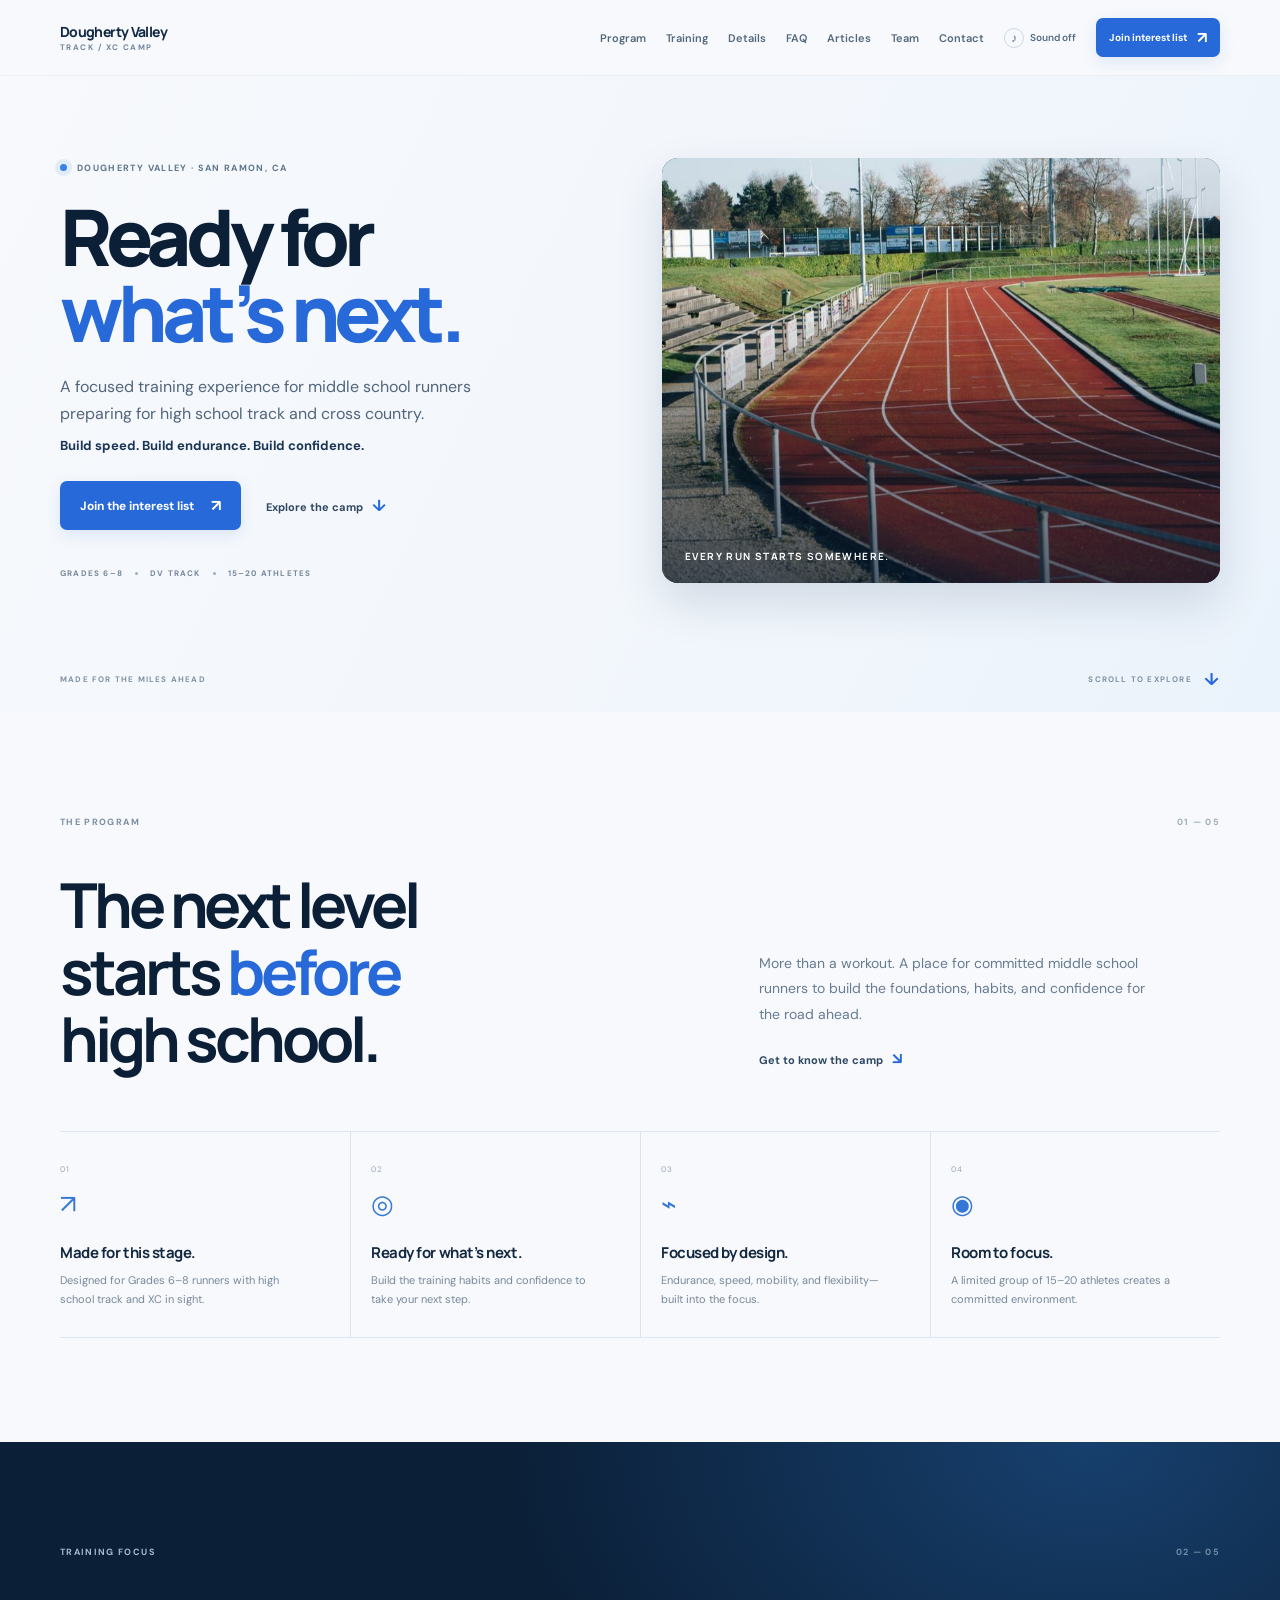
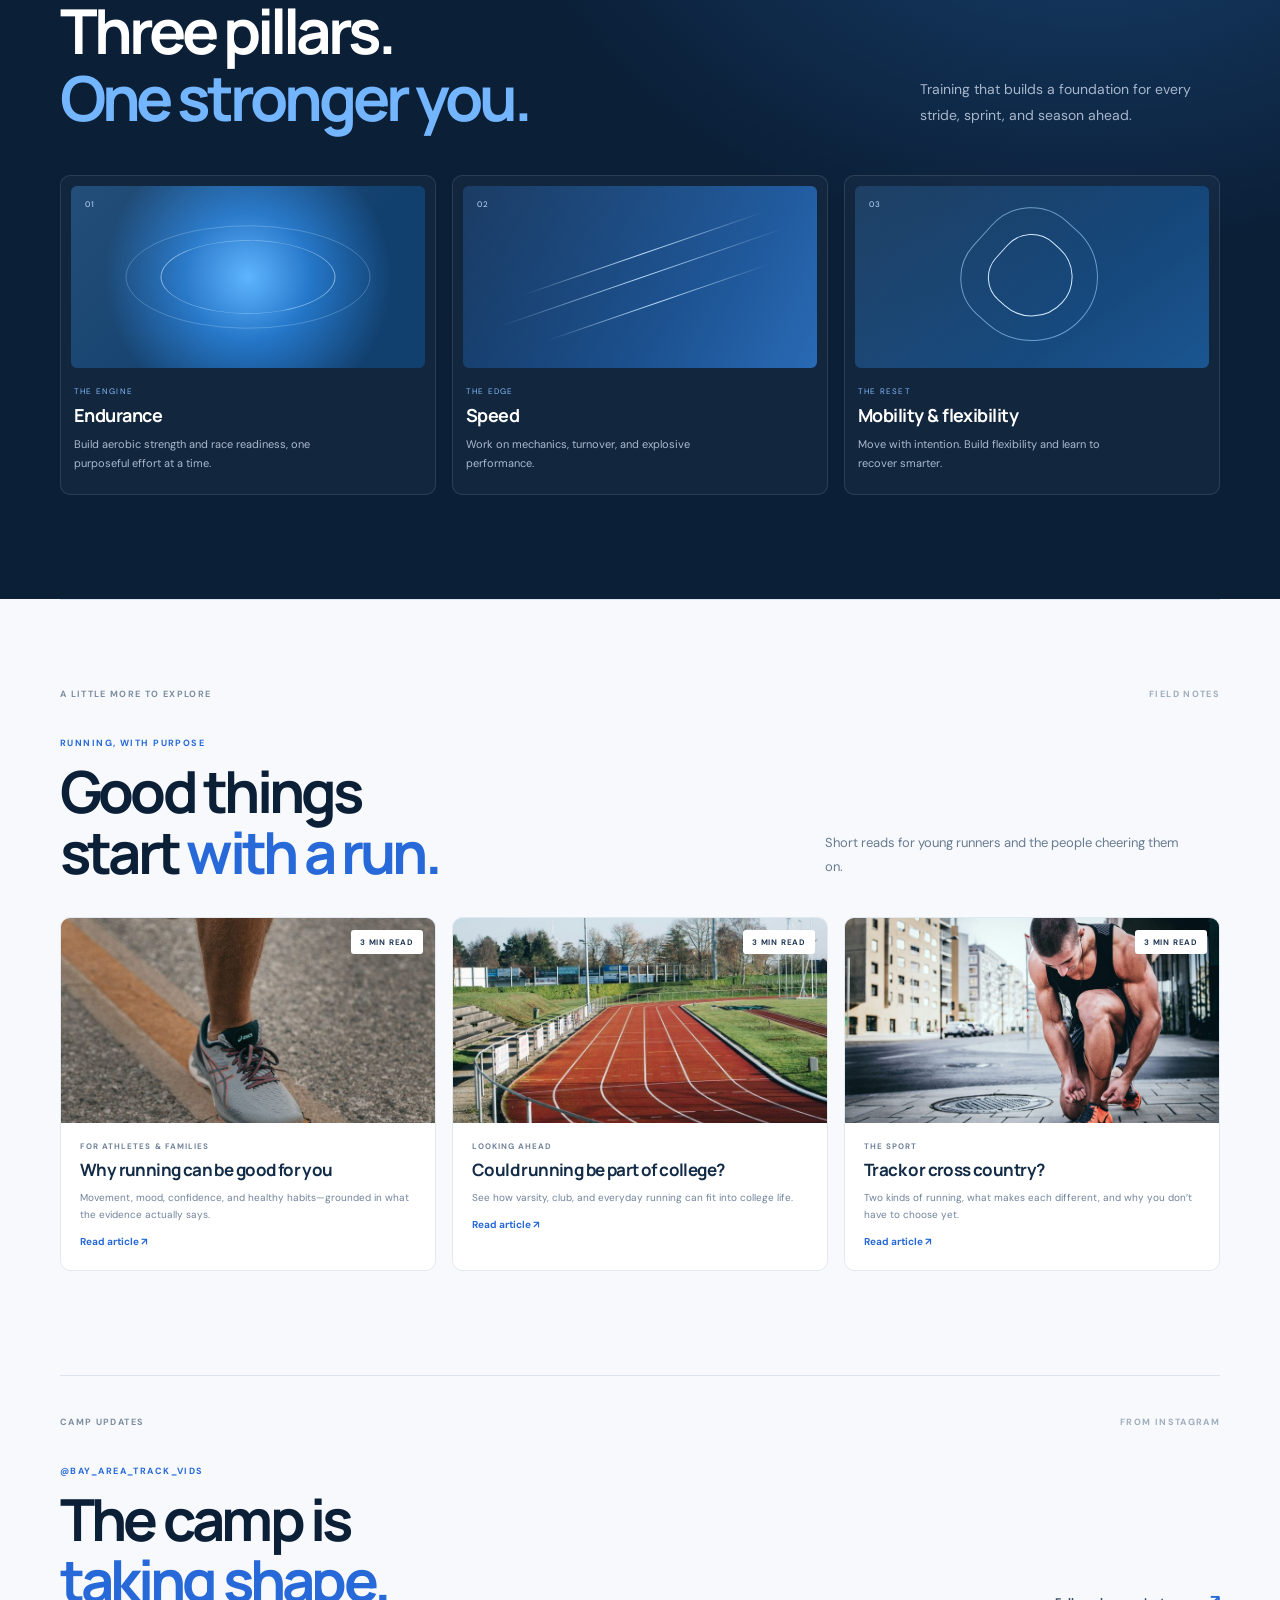
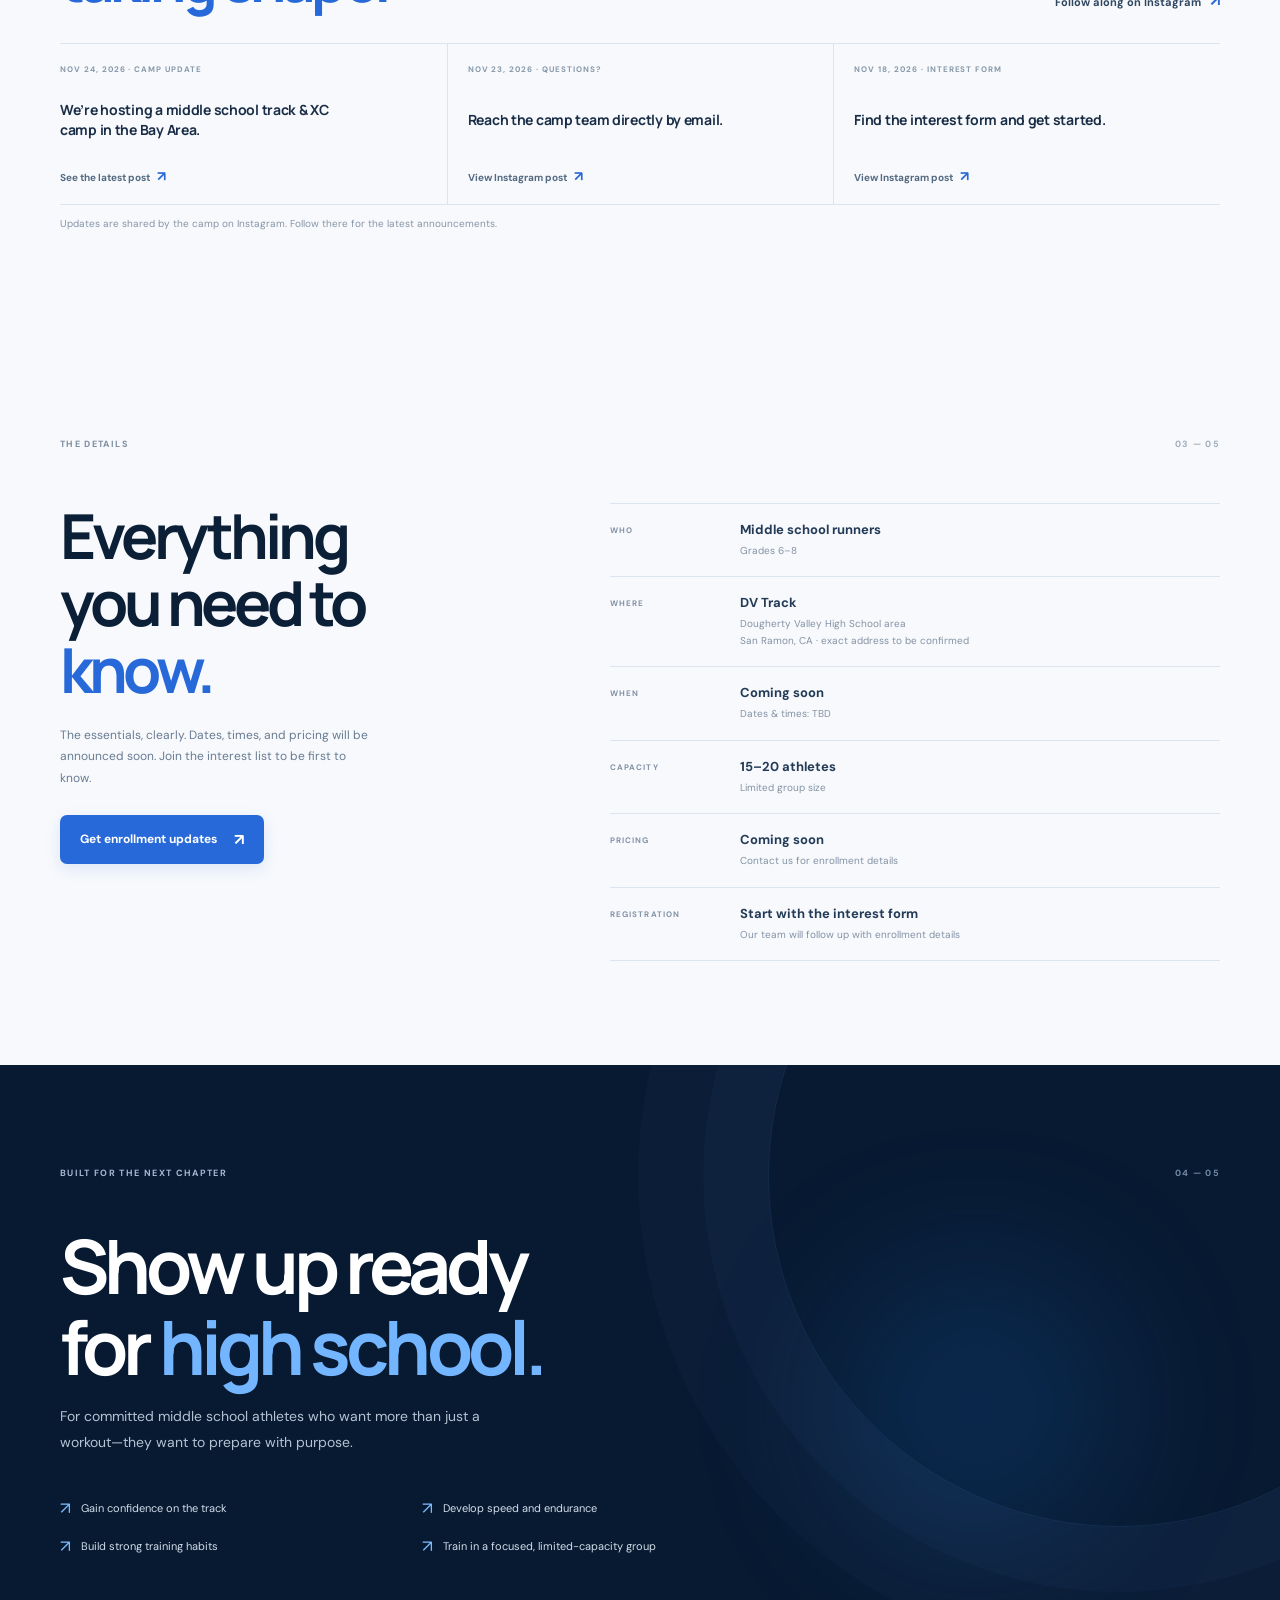
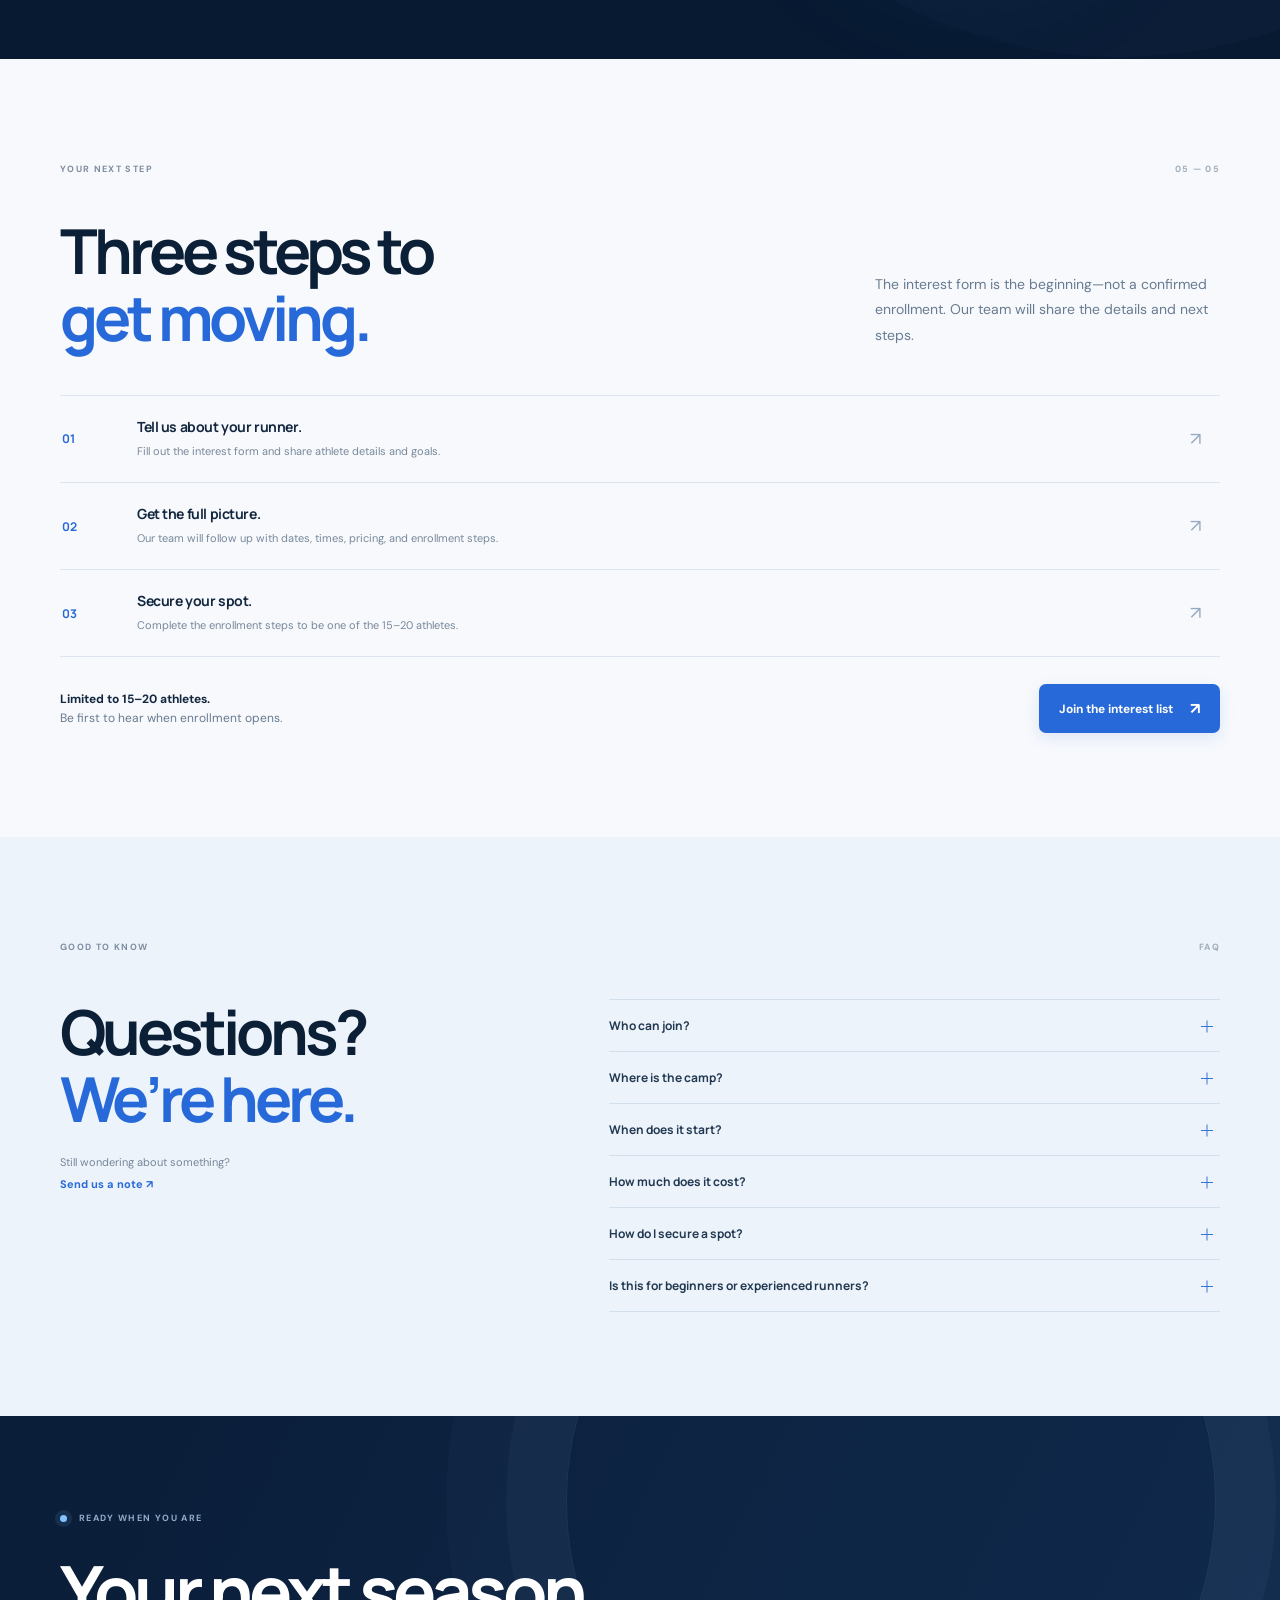
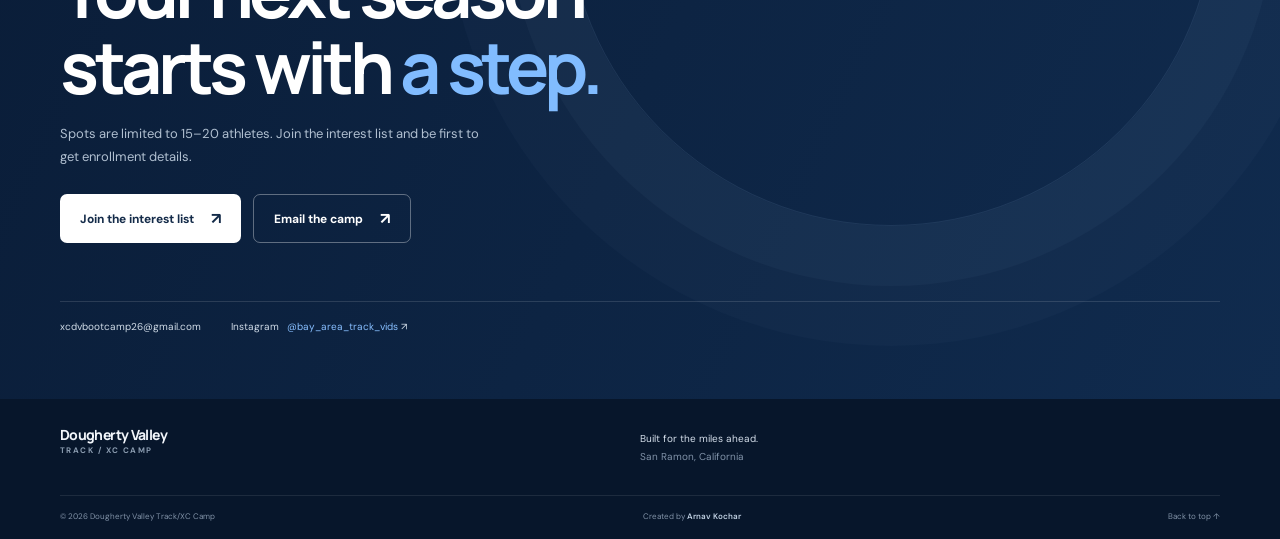
==== index.html @ f6f8bb3e "Build responsive track and XC camp website Co-authored-by: arena-agent <297053741+arena-agent@users." ====
<!doctype html>
<html lang="en">
<head>
  <meta charset="UTF-8" />
  <meta name="viewport" content="width=device-width, initial-scale=1" />
  <meta name="theme-color" content="#f5f8fc" />
  <meta name="description" content="Dougherty Valley Track/XC Camp: focused training for Grades 6–8 runners preparing for high school track and cross country. Join the interest list for enrollment details." />
  <meta property="og:title" content="Dougherty Valley Track/XC Camp" />
  <meta property="og:description" content="Build speed. Build endurance. Build confidence. Training for middle school runners ready for what's next." />
  <meta property="og:type" content="website" />
  <title>Dougherty Valley Track/XC Camp — Ready for what's next</title>
  
  <link rel="preconnect" href="https://fonts.googleapis.com" />
  <link rel="preconnect" href="https://fonts.gstatic.com" crossorigin />
  <link rel="stylesheet" href="/styles.css" />
  <script src="/script.js" defer></script>
</head>
<body><a class="skip-link" href="#main-content">Skip to content</a>
  <header class="site-header" id="top">
    <nav class="nav wrap" aria-label="Main navigation">
      <a class="brand wordmark" href="#top" aria-label="DV Track and XC Camp home"><span class="wordmark-title">Dougherty Valley</span><span class="wordmark-subtitle">TRACK / XC CAMP</span></a>
      <button class="menu-toggle" aria-label="Open navigation" aria-expanded="false" aria-controls="primary-navigation"><span></span><span></span></button>
      <div class="nav-links" id="primary-navigation"><a href="#program">Program</a><a href="#training">Training</a><a href="#details">Details</a><a href="#faq">FAQ</a><a href="articles.html">Articles</a><a href="team.html">Team</a><a href="#contact">Contact</a><button class="sound-toggle" type="button" aria-label="Turn sound effects on" aria-pressed="false"><span class="sound-icon" aria-hidden="true">♪</span><span class="sound-label">Sound off</span></button><a class="button button-small" href="https://forms.gle/pATi6ZMqw8U1innz6" target="_blank" rel="noopener">Join interest list <span>↗</span></a></div>
    </nav>
  </header>
  <main id="main-content">
    <section class="hero">
      <div class="hero-glow"></div><div class="hero-grid"></div>
      <div class="hero-inner wrap">
        <div class="hero-copy reveal">
          <div class="eyebrow"><i></i> DOUGHERTY VALLEY · SAN RAMON, CA</div>
          <h1>Ready for<br><em>what’s next.</em></h1>
          <p class="hero-lede">A focused training experience for middle school runners preparing for high school track and cross country.</p>
          <p class="hero-mantra">Build speed. Build endurance. Build confidence.</p>
          <div class="hero-actions"><a class="button" href="https://forms.gle/pATi6ZMqw8U1innz6" target="_blank" rel="noopener">Join the interest list <span>↗</span></a><a class="text-link" href="#program">Explore the camp <span>↓</span></a></div>
          <div class="hero-tags"><span>GRADES 6–8</span><b></b><span>DV TRACK</span><b></b><span>15–20 ATHLETES</span></div>
        </div>
        <figure class="hero-art reveal">
          <img src="/assets/red-track-optimized.jpg" alt="An empty red running track curving under a clear sky" fetchpriority="high" />
          <figcaption><span>EVERY RUN STARTS SOMEWHERE.</span></figcaption>
        </figure>
      </div>
      <div class="hero-bottom wrap"><span>MADE FOR THE MILES AHEAD</span><span class="scroll-cue">SCROLL TO EXPLORE <i>↓</i></span></div>
    </section>
    <section class="intro section wrap" id="program">
      <div class="section-kicker reveal">THE PROGRAM <span>01 — 05</span></div>
      <div class="intro-layout"><h2 class="reveal">The next level<br>starts <em>before</em><br>high school.</h2><div class="intro-copy reveal"><p>More than a workout. A place for committed middle school runners to build the foundations, habits, and confidence for the road ahead.</p><a class="text-link" href="#details">Get to know the camp <span>↘</span></a></div></div>
      <div class="value-grid">
        <article class="value-card reveal"><span class="card-index">01</span><div class="mini-icon icon-run">↗</div><h3>Made for this stage.</h3><p>Designed for Grades 6–8 runners with high school track and XC in sight.</p></article>
        <article class="value-card reveal"><span class="card-index">02</span><div class="mini-icon">◎</div><h3>Ready for what’s next.</h3><p>Build the training habits and confidence to take your next step.</p></article>
        <article class="value-card reveal"><span class="card-index">03</span><div class="mini-icon">⌁</div><h3>Focused by design.</h3><p>Endurance, speed, mobility, and flexibility—built into the focus.</p></article>
        <article class="value-card reveal"><span class="card-index">04</span><div class="mini-icon">◉</div><h3>Room to focus.</h3><p>A limited group of 15–20 athletes creates a committed environment.</p></article>
      </div>
    </section>
    <section class="training-section" id="training"><div class="wrap section">
      <div class="section-kicker light reveal">TRAINING FOCUS <span>02 — 05</span></div><div class="training-head"><h2 class="reveal">Three pillars.<br><em>One stronger you.</em></h2><p class="reveal">Training that builds a foundation for every stride, sprint, and season ahead.</p></div>
      <div class="training-grid">
        <article class="training-card reveal"><div class="pillar-visual endurance"><div class="orbit orbit-a"></div><div class="orbit orbit-b"></div><span>01</span></div><div class="training-meta">THE ENGINE</div><h3>Endurance</h3><p>Build aerobic strength and race readiness, one purposeful effort at a time.</p></article>
        <article class="training-card reveal"><div class="pillar-visual speed"><div class="speed-line"></div><div class="speed-line"></div><div class="speed-line"></div><span>02</span></div><div class="training-meta">THE EDGE</div><h3>Speed</h3><p>Work on mechanics, turnover, and explosive performance.</p></article>
        <article class="training-card reveal"><div class="pillar-visual mobility"><div class="mobility-ring"></div><div class="mobility-ring small"></div><span>03</span></div><div class="training-meta">THE RESET</div><h3>Mobility &amp; flexibility</h3><p>Move with intention. Build flexibility and learn to recover smarter.</p></article>
      </div>
    </div></section>
    <section class="learn-section section wrap" id="articles"><div class="section-kicker reveal">A LITTLE MORE TO EXPLORE <span>FIELD NOTES</span></div><div class="learn-heading"><div><p class="eyebrow learn-eyebrow">RUNNING, WITH PURPOSE</p><h2 class="reveal">Good things<br>start <em>with a run.</em></h2></div><p class="learn-intro reveal">Short reads for young runners and the people cheering them on.</p></div><div class="article-cards"><a class="article-card reveal" href="running-benefits.html"><div class="article-card-image"><img src="/assets/runner-closeup-optimized.jpg" alt="Close-up of a runner's shoes in motion" loading="lazy"><span>3 MIN READ</span></div><div class="article-card-copy"><p>FOR ATHLETES &amp; FAMILIES</p><h3>Why running can be good for you</h3><span>Movement, mood, confidence, and healthy habits—grounded in what the evidence actually says. <b>Read article ↗</b></span></div></a><a class="article-card reveal" href="college-running.html"><div class="article-card-image college-card-image"><img src="/assets/red-track-optimized.jpg" alt="A red running track curving into the distance" loading="lazy"><span>3 MIN READ</span></div><div class="article-card-copy"><p>LOOKING AHEAD</p><h3>Could running be part of college?</h3><span>See how varsity, club, and everyday running can fit into college life. <b>Read article ↗</b></span></div></a><a class="article-card reveal" href="track-vs-cross-country.html"><div class="article-card-image college-card-image"><img src="/assets/runner-prep-optimized.jpg" alt="A runner tying a shoelace before heading out" loading="lazy"><span>3 MIN READ</span></div><div class="article-card-copy"><p>THE SPORT</p><h3>Track or cross country?</h3><span>Two kinds of running, what makes each different, and why you don’t have to choose yet. <b>Read article ↗</b></span></div></a></div></section>
    <section class="social-proof section wrap" aria-labelledby="social-title"><div class="section-kicker reveal">CAMP UPDATES <span>FROM INSTAGRAM</span></div><div class="social-heading"><div><p class="eyebrow social-eyebrow">@BAY_AREA_TRACK_VIDS</p><h2 id="social-title" class="reveal">The camp is<br><em>taking shape.</em></h2></div><a class="text-link reveal" href="https://www.instagram.com/bay_area_track_vids/" target="_blank" rel="noopener">Follow along on Instagram <span>↗</span></a></div><div class="social-posts"><a class="social-post reveal" href="https://www.instagram.com/p/DgHBm5lhPdF/" target="_blank" rel="noopener"><span class="social-date">NOV 24, 2026 · CAMP UPDATE</span><strong>We’re hosting a middle school track &amp; XC camp in the Bay Area.</strong><span class="post-link">See the latest post <b>↗</b></span></a><a class="social-post reveal" href="https://www.instagram.com/p/DgE_WLVsUpS/" target="_blank" rel="noopener"><span class="social-date">NOV 23, 2026 · QUESTIONS?</span><strong>Reach the camp team directly by email.</strong><span class="post-link">View Instagram post <b>↗</b></span></a><a class="social-post reveal" href="https://www.instagram.com/p/Df3lmiyBUNL/" target="_blank" rel="noopener"><span class="social-date">NOV 18, 2026 · INTEREST FORM</span><strong>Find the interest form and get started.</strong><span class="post-link">View Instagram post <b>↗</b></span></a></div><p class="social-disclaimer">Updates are shared by the camp on Instagram. Follow there for the latest announcements.</p></section>
    <section class="details section wrap" id="details">
      <div class="section-kicker reveal">THE DETAILS <span>03 — 05</span></div><div class="details-layout"><div><h2 class="reveal">Everything<br>you need to<br><em>know.</em></h2><p class="details-note reveal">The essentials, clearly. Dates, times, and pricing will be announced soon. Join the interest list to be first to know.</p><a class="button reveal" href="https://forms.gle/pATi6ZMqw8U1innz6" target="_blank" rel="noopener">Get enrollment updates <span>↗</span></a></div>
        <dl class="details-list reveal"><div><dt>WHO</dt><dd>Middle school runners <span>Grades 6–8</span></dd></div><div><dt>WHERE</dt><dd>DV Track <span>Dougherty Valley High School area<br>San Ramon, CA · exact address to be confirmed</span></dd></div><div><dt>WHEN</dt><dd>Coming soon <span>Dates &amp; times: TBD</span></dd></div><div><dt>CAPACITY</dt><dd>15–20 athletes <span>Limited group size</span></dd></div><div><dt>PRICING</dt><dd>Coming soon <span>Contact us for enrollment details</span></dd></div><div><dt>REGISTRATION</dt><dd>Start with the interest form <span>Our team will follow up with enrollment details</span></dd></div></dl>
      </div>
    </section>
    <section class="statement"><div class="statement-shape"></div><div class="wrap statement-inner"><div class="section-kicker light reveal">BUILT FOR THE NEXT CHAPTER <span>04 — 05</span></div><h2 class="reveal">Show up ready<br>for <em>high school.</em></h2><p class="statement-copy reveal">For committed middle school athletes who want more than just a workout—they want to prepare with purpose.</p><div class="outcomes reveal"><span><i>↗</i> Gain confidence on the track</span><span><i>↗</i> Develop speed and endurance</span><span><i>↗</i> Build strong training habits</span><span><i>↗</i> Train in a focused, limited-capacity group</span></div></div></section>
    <section class="join section wrap"><div class="section-kicker reveal">YOUR NEXT STEP <span>05 — 05</span></div><div class="join-head"><h2 class="reveal">Three steps to<br><em>get moving.</em></h2><p class="reveal">The interest form is the beginning—not a confirmed enrollment. Our team will share the details and next steps.</p></div><div class="steps"><article class="step reveal"><span class="step-number">01</span><div><h3>Tell us about your runner.</h3><p>Fill out the interest form and share athlete details and goals.</p></div><span class="step-arrow">↗</span></article><article class="step reveal"><span class="step-number">02</span><div><h3>Get the full picture.</h3><p>Our team will follow up with dates, times, pricing, and enrollment steps.</p></div><span class="step-arrow">↗</span></article><article class="step reveal"><span class="step-number">03</span><div><h3>Secure your spot.</h3><p>Complete the enrollment steps to be one of the 15–20 athletes.</p></div><span class="step-arrow">↗</span></article></div><div class="join-foot reveal"><p>Limited to 15–20 athletes.<br><span>Be first to hear when enrollment opens.</span></p><a class="button" href="https://forms.gle/pATi6ZMqw8U1innz6" target="_blank" rel="noopener">Join the interest list <span>↗</span></a></div></section>
    <section class="faq-section" id="faq"><div class="wrap section"><div class="section-kicker reveal">GOOD TO KNOW <span>FAQ</span></div><div class="faq-layout"><div><h2 class="reveal">Questions?<br><em>We’re here.</em></h2><p class="faq-aside reveal">Still wondering about something? <a href="mailto:xcdvbootcamp26@gmail.com">Send us a note ↗</a></p></div><div class="faq-list">
      <details class="faq-item reveal"><summary>Who can join?<span></span></summary><p>Middle school runners in Grades 6–8 preparing for high school track and cross country.</p></details>
      <details class="faq-item reveal"><summary>Where is the camp?<span></span></summary><p>At DV Track in the Dougherty Valley High School area of San Ramon, California. The exact address will be confirmed before publishing.</p></details>
      <details class="faq-item reveal"><summary>When does it start?<span></span></summary><p>Dates and times are still being finalized. Join the interest list for updates.</p></details>
      <details class="faq-item reveal"><summary>How much does it cost?<span></span></summary><p>Pricing details are coming soon. Join the interest list or contact us for enrollment details.</p></details>
      <details class="faq-item reveal"><summary>How do I secure a spot?<span></span></summary><p>Complete the interest form, then follow the enrollment steps provided by the camp team. Submitting the form alone does not confirm enrollment.</p></details>
      <details class="faq-item reveal"><summary>Is this for beginners or experienced runners?<span></span></summary><p>The camp welcomes motivated middle school runners. The camp team can confirm final placement and details.</p></details>
    </div></div></div></section>
    <section class="contact-section" id="contact"><div class="contact-orb"></div><div class="wrap contact-inner"><div class="contact-label reveal"><span class="pulse"></span> READY WHEN YOU ARE</div><h2 class="reveal">Your next season<br>starts with <em>a step.</em></h2><p class="reveal">Spots are limited to 15–20 athletes. Join the interest list and be first to get enrollment details.</p><div class="contact-actions reveal"><a class="button button-white" href="https://forms.gle/pATi6ZMqw8U1innz6" target="_blank" rel="noopener">Join the interest list <span>↗</span></a><a class="button button-outline" href="mailto:xcdvbootcamp26@gmail.com">Email the camp <span>↗</span></a></div><div class="contact-links reveal"><a href="mailto:xcdvbootcamp26@gmail.com">xcdvbootcamp26@gmail.com</a><a href="https://www.instagram.com/bay_area_track_vids/" target="_blank" rel="noopener">Instagram <span>@bay_area_track_vids</span> ↗</a></div></div></section>
  </main>
  <footer class="footer"><div class="wrap footer-inner"><a class="brand wordmark" href="#top"><span class="wordmark-title">Dougherty Valley</span><span class="wordmark-subtitle">TRACK / XC CAMP</span></a><p>Built for the miles ahead.<br><span>San Ramon, California</span></p><div class="footer-bottom"><span>© 2026 Dougherty Valley Track/XC Camp</span><span>Created by <strong>Arnav Kochar</strong></span><a href="#top">Back to top ↑</a></div></div></footer>
</body>
</html>
---- styles.css ----
@import url('https://fonts.googleapis.com/css2?family=DM+Sans:wght@400;500;600;700&family=Manrope:wght@400;500;600;700;800&display=swap');
:root{--ink:#132840;--navy:#0b1f37;--blue:#2769d8;--sky:#81baff;--paper:#f7f9fc;--muted:#687b91;--line:#dce5ef;--white:#fff;--font:'DM Sans',-apple-system,BlinkMacSystemFont,'Segoe UI',sans-serif;--display:'Manrope',var(--font);--nav-h:76px}
*{box-sizing:border-box}html{scroll-behavior:smooth;scroll-padding-top:calc(var(--nav-h) + 10px)}body{margin:0;background:var(--paper);color:var(--ink);font-family:var(--font);-webkit-font-smoothing:antialiased}a{color:inherit;text-decoration:none}img{max-width:100%}a:focus-visible,button:focus-visible,summary:focus-visible{outline:3px solid #65a5f3;outline-offset:4px}.wrap{width:min(1160px,calc(100% - 64px));margin-inline:auto}.section{padding:104px 0}.section-kicker,.eyebrow,.hero-tags,.hero-bottom,.contact-label{font-size:9px;letter-spacing:.15em;font-weight:700}.section-kicker{color:#7d8da0;display:flex;justify-content:space-between}.section-kicker span{color:#a0adbb}
/* Navigation and wordmark */
.site-header{height:var(--nav-h);position:sticky;top:0;z-index:20;background:#f7f9fce8;backdrop-filter:blur(16px);border-bottom:1px solid #1328400d}.site-header.scrolled{box-shadow:0 6px 22px #0b1f3710}.site-header:after{content:'';position:absolute;left:0;bottom:-1px;width:var(--page-progress,0%);height:2px;background:var(--blue);transform-origin:left;transition:width .12s linear}.nav{height:100%;display:flex;align-items:center;justify-content:space-between;position:relative}.brand{display:flex;gap:10px;align-items:center;flex:0 0 auto}.brand.wordmark{display:flex;flex-direction:column;align-items:flex-start;justify-content:center;gap:3px}.wordmark-title{font:750 14px/1.1 var(--display);letter-spacing:-.045em;color:#122a45}.wordmark-subtitle{font:700 8px/1 var(--font);letter-spacing:.18em;color:#74869b}.footer .wordmark-title{color:#f2f6fb}.footer .wordmark-subtitle{color:#8b9cb0}.nav-links{display:flex;align-items:center;gap:25px;font-size:11px;font-weight:600;color:#53677d}.nav-links>a:not(.button):hover,.text-link:hover{color:var(--blue)}.button{min-height:49px;padding:0 20px;border-radius:7px;display:inline-flex;align-items:center;justify-content:center;gap:17px;background:var(--blue);color:white;font-size:12px;font-weight:700;transition:transform .2s,background .2s,box-shadow .2s;box-shadow:0 5px 15px #2769d820}.button:hover{transform:translateY(-2px);background:#1654b7;box-shadow:0 9px 20px #2769d830}.button span{font-size:16px}.button-small{min-height:39px;padding:0 13px;font-size:10px;gap:10px}.menu-toggle{display:none;border:0;background:transparent;padding:10px;cursor:pointer}.menu-toggle span{display:block;width:20px;height:2px;background:var(--navy);margin:4px 0}
/* Home hero */
.hero{position:relative;overflow:hidden;background:linear-gradient(115deg,#f7f9fc,#f1f6fc 68%,#eaf2fb)}.hero-inner{display:grid;grid-template-columns:1fr 1fr;gap:44px;align-items:center;min-height:570px;padding:28px 0 10px}.hero-copy{padding:25px 0}.eyebrow{display:flex;align-items:center;gap:10px;color:#60748b;margin:0 0 24px}.eyebrow i,.pulse{width:7px;height:7px;border-radius:50%;background:#3982eb;box-shadow:0 0 0 5px #3982eb1c}.hero h1{font:800 clamp(58px,6.1vw,82px)/.98 var(--display);letter-spacing:-.075em;color:var(--navy);margin:0}.hero h1 em,.intro h2 em,.training-head h2 em,.details h2 em,.statement h2 em,.join h2 em,.faq-layout h2 em,.learn-heading h2 em{font-style:normal;color:var(--blue)}.hero-lede{font-size:16px;line-height:1.7;color:#52657b;max-width:430px;margin:22px 0 10px}.hero-mantra{font-size:13px;font-weight:700;color:#1b3555;margin:0}.hero-actions{display:flex;align-items:center;gap:25px;margin-top:27px}.text-link{font-size:11px;font-weight:700;color:#304761;transition:color .2s}.text-link span{color:var(--blue);font-size:16px;margin-left:6px}.hero-tags{display:flex;align-items:center;gap:12px;color:#76869a;font-size:8px;margin-top:38px}.hero-tags b{width:3px;height:3px;background:#9aadc2;border-radius:50%}.hero-art{height:425px;margin:0;position:relative;border-radius:16px;overflow:hidden;background:#183958;box-shadow:0 20px 48px #102d4b24}.hero-art:after{content:'';position:absolute;inset:30% 0 0;background:linear-gradient(transparent,#071a31a8);pointer-events:none}.hero-art img{display:block;width:100%;height:100%;object-fit:cover;object-position:center 65%}.hero-art figcaption{position:absolute;z-index:1;bottom:20px;left:23px;color:white;font:700 10px var(--display);letter-spacing:.14em}.hero-bottom{height:66px;display:flex;align-items:center;justify-content:space-between;color:#8191a3;font-size:8px}.scroll-cue{display:flex;align-items:center;gap:12px}.scroll-cue i{font-size:17px;color:var(--blue);font-style:normal}
/* Program */
.intro-layout{display:grid;grid-template-columns:1fr .7fr;align-items:end;gap:40px;margin:44px 0 58px}.intro h2,.training-head h2,.details h2,.statement h2,.join h2,.faq-layout h2{font:700 clamp(40px,5vw,62px)/1.08 var(--display);letter-spacing:-.065em;color:var(--navy);margin:0}.intro-copy{max-width:390px;padding-bottom:4px}.intro-copy p,.training-head>p,.join-head>p{font-size:14px;line-height:1.8;color:var(--muted);margin:0 0 21px}.value-grid{display:grid;grid-template-columns:repeat(4,1fr);border-top:1px solid var(--line);border-bottom:1px solid var(--line)}.value-card{min-height:205px;padding:24px 20px 22px 0}.value-card+.value-card{border-left:1px solid var(--line);padding-left:20px}.card-index{font-size:8px;letter-spacing:.12em;color:#9aa8b8}.mini-icon{height:43px;margin-top:14px;font-size:26px;line-height:1;color:#3577d7}.value-card h3,.training-card h3,.step h3{font:700 15px var(--display);letter-spacing:-.03em;margin:8px 0}.value-card p,.training-card p,.step p{font-size:11px;line-height:1.75;color:#78889b;margin:0;max-width:230px}
/* Training cards */
.training-section{background:var(--navy);color:white;overflow:hidden;position:relative}.training-section:before{content:'';position:absolute;inset:0;background:radial-gradient(ellipse at 85% 0%,#17406e 0,transparent 38%);pointer-events:none}.training-section .wrap{position:relative}.light{color:#a6bad3}.light span{color:#718ba9}.training-head{display:flex;align-items:end;justify-content:space-between;gap:30px;margin:40px 0 43px}.training-head h2,.statement h2{color:white}.training-head h2 em,.statement h2 em{color:#73b6ff}.training-head>p{max-width:300px;color:#a8b7cb;margin:0 0 4px}.training-grid{display:grid;grid-template-columns:repeat(3,1fr);gap:16px}.training-card{border:1px solid #ffffff1c;background:#ffffff08;border-radius:10px;padding:10px 10px 21px;transition:transform .22s,border-color .22s}.training-card:hover{transform:translateY(-4px);border-color:#ffffff55}.pillar-visual{height:182px;border-radius:6px;position:relative;overflow:hidden}.pillar-visual:after{content:'';position:absolute;inset:0;background:linear-gradient(135deg,#ffffff13,transparent 65%)}.pillar-visual>span{position:absolute;z-index:1;left:14px;top:13px;color:#c2ddff;font-size:8px;letter-spacing:.13em}.endurance{background:radial-gradient(circle at 50% 50%,#5db4ff,#2476c8 32%,#12406e 72%)}.orbit{position:absolute;width:175px;height:175px;border:1px solid #c4e7ff9c;border-radius:50%;left:50%;top:50%;transform:translate(-50%,-50%) scaleY(.42) rotate(-23deg)}.orbit-b{width:245px;height:245px;transform:translate(-50%,-50%) scaleY(.42) rotate(24deg);border-color:#b9dcff58}.speed{background:linear-gradient(115deg,#092d58,#296ab5)}.speed-line{position:absolute;left:15%;top:37%;height:1px;width:72%;background:linear-gradient(90deg,transparent,#bcdefe,transparent);transform:rotate(-19deg)}.speed-line:nth-child(2){top:50%;left:8%;width:85%}.speed-line:nth-child(3){top:64%;left:22%;width:66%}.mobility{background:linear-gradient(145deg,#0d3158,#1b5691)}.mobility-ring{position:absolute;width:130px;height:130px;border:1px solid #9ed2ff9c;border-radius:46% 54% 58% 42%;left:50%;top:50%;transform:translate(-50%,-50%) rotate(42deg)}.mobility-ring.small{width:80px;height:80px;border-color:#d3e9ff}.training-meta{color:#83baff;font-size:8px;letter-spacing:.15em;margin:18px 3px 7px}.training-card h3{font-size:18px;color:white;margin:0 3px 8px}.training-card p{color:#aabbd0;margin-left:3px;max-width:280px}
/* Field notes cards */
.learn-section{padding-top:88px;border-top:1px solid var(--line)}.learn-heading{display:grid;grid-template-columns:1fr .55fr;align-items:end;gap:48px;margin:37px 0 34px}.learn-heading h2{font:700 clamp(40px,5vw,58px)/1.05 var(--display);letter-spacing:-.065em;color:var(--navy);margin:0}.learn-eyebrow{font-size:9px;margin:0 0 12px;color:var(--blue);letter-spacing:.16em}.learn-intro{font-size:13px;line-height:1.8;color:var(--muted);margin:0 0 5px;max-width:355px}.article-cards,.article-index-grid{display:grid;grid-template-columns:repeat(3,minmax(0,1fr));gap:16px}.article-card{display:block;background:white;border:1px solid #e2e9f1;border-radius:10px;overflow:hidden;transition:transform .23s,box-shadow .23s,border-color .23s}.article-card:hover{transform:translateY(-4px);box-shadow:0 14px 32px #122b4612;border-color:#c8d7e8}.article-card-image{height:205px;position:relative;overflow:hidden;background:#dde7f1}.article-card-image img{width:100%;height:100%;object-fit:cover;display:block;transition:transform .55s}.article-card:hover .article-card-image img{transform:scale(1.035)}.article-card-image span{position:absolute;right:12px;top:12px;background:#fff;padding:7px 9px;border-radius:3px;font-size:8px;letter-spacing:.1em;font-weight:700;color:#203956}.article-card-copy{padding:18px 19px 20px}.article-card-copy>p{font-size:8px;letter-spacing:.13em;color:#71839a;font-weight:700;margin:0 0 8px}.article-card-copy h3{font:700 17px/1.3 var(--display);letter-spacing:-.035em;margin:0 0 8px;color:#122b47}.article-card-copy>span{font-size:10px;line-height:1.7;color:#71839a;display:block}.article-card-copy b{display:block;margin-top:10px;font-size:10px;color:var(--blue)}
/* Instagram updates */
.social-proof{padding-top:40px;border-top:1px solid var(--line)}.social-heading{display:flex;align-items:end;justify-content:space-between;margin:37px 0 32px}.social-heading h2{font:700 clamp(40px,5vw,58px)/1.05 var(--display);letter-spacing:-.065em;color:var(--navy);margin:0}.social-heading h2 em{font-style:normal;color:var(--blue)}.social-eyebrow{font-size:9px;margin:0 0 12px;color:var(--blue);letter-spacing:.16em}.social-posts{display:grid;grid-template-columns:repeat(3,1fr);border-top:1px solid var(--line);border-bottom:1px solid var(--line)}.social-post{min-height:160px;padding:20px 20px 19px 0;display:flex;flex-direction:column;justify-content:space-between}.social-post+.social-post{border-left:1px solid var(--line);padding-left:20px}.social-post:hover strong{color:var(--blue)}.social-date{font-size:8px;letter-spacing:.12em;font-weight:700;color:#8798aa}.social-post strong{font:700 14px/1.45 var(--display);letter-spacing:-.02em;max-width:275px;color:#1a2d46;transition:color .2s}.post-link{font-size:10px;font-weight:700;color:#536981}.post-link b{font-size:14px;color:var(--blue);margin-left:5px}.social-disclaimer{font-size:10px;color:#8695a7;margin:12px 0 0}
/* Details and outcomes */
.details-layout{display:grid;grid-template-columns:.75fr 1fr;gap:92px;margin-top:53px}.details-note{font-size:12px;line-height:1.8;color:var(--muted);max-width:310px;margin:21px 0}.details-list{margin:0}.details-list>div{display:grid;grid-template-columns:120px 1fr;padding:17px 0;border-bottom:1px solid var(--line);gap:10px}.details-list>div:first-child{border-top:1px solid var(--line)}.details-list dt{font-size:8px;letter-spacing:.14em;color:#8292a6;font-weight:700;padding-top:4px}.details-list dd{font-size:13px;font-weight:700;margin:0;color:#243b57}.details-list dd span{display:block;font-size:10px;font-weight:400;color:#8392a4;margin-top:5px;line-height:1.65}.details .button{margin-top:4px}.statement{position:relative;overflow:hidden;background:#081a32;padding:102px 0;color:white}.statement:after{content:'';position:absolute;right:-190px;top:-240px;width:700px;height:700px;border:1px solid #6099db22;border-radius:50%;box-shadow:0 0 0 65px #6099db09,0 0 0 130px #6099db07}.statement-shape{position:absolute;right:12%;top:32%;width:300px;height:300px;border-radius:50%;background:#1766b830;filter:blur(65px)}.statement-inner{position:relative;z-index:1}.statement h2{font-size:clamp(48px,6vw,75px);margin:46px 0 17px}.statement-copy{color:#b4c2d2;font-size:14px;line-height:1.8;max-width:460px}.outcomes{display:grid;grid-template-columns:1fr 1fr;gap:16px 34px;margin-top:42px;max-width:690px}.outcomes span{font-size:11px;color:#d3deea;display:flex;align-items:center;gap:10px}.outcomes i{font-style:normal;color:#7dbbff;font-size:17px}
/* How to join */
.join-head{display:flex;align-items:end;justify-content:space-between;gap:30px;margin:43px 0}.join-head>p{max-width:345px;margin:0 0 4px}.steps{border-top:1px solid var(--line)}.step{display:grid;grid-template-columns:75px 1fr 28px;align-items:center;padding:21px 2px;border-bottom:1px solid var(--line)}.step-number{font:700 12px var(--display);color:var(--blue)}.step h3{font-size:14px;margin:0 0 6px}.step p{max-width:none}.step-arrow{font-size:18px;color:#94a8bf;transition:transform .2s}.step:hover .step-arrow{transform:translate(3px,-3px);color:var(--blue)}.join-foot{display:flex;align-items:center;justify-content:space-between;margin-top:27px}.join-foot p{font-size:12px;line-height:1.6;font-weight:700;margin:0}.join-foot p span{font-weight:400;color:var(--muted)}
/* FAQ and contact */
.faq-section{background:#edf3fa}.faq-layout{display:grid;grid-template-columns:.75fr 1fr;gap:90px;margin-top:46px}.faq-aside{font-size:11px;color:#75869a;margin-top:22px}.faq-aside a{display:block;margin-top:8px;color:var(--blue);font-weight:700}.faq-item{border-bottom:1px solid #d2deeb}.faq-item:first-child{border-top:1px solid #d2deeb}.faq-item summary{list-style:none;cursor:pointer;position:relative;padding:17px 35px 17px 0;font:700 12px var(--display);color:#223952}.faq-item summary::-webkit-details-marker{display:none}.faq-item summary span:before,.faq-item summary span:after{content:'';position:absolute;right:7px;top:50%;width:12px;height:1px;background:#3477d3;transition:transform .2s}.faq-item summary span:after{transform:rotate(90deg)}.faq-item[open] summary span:after{transform:rotate(0)}.faq-item p{font-size:11px;line-height:1.8;color:#6f8094;margin:-2px 25px 16px 0;max-width:550px}.contact-section{position:relative;overflow:hidden;background:linear-gradient(115deg,#0a1d38,#102b4e);color:white;padding:96px 0 66px}.contact-orb{position:absolute;right:5%;top:-240px;width:650px;height:650px;border:1px solid #b0d9ff1a;border-radius:50%;box-shadow:0 0 0 60px #b0d9ff08,0 0 0 120px #b0d9ff06}.contact-inner{position:relative;z-index:1}.contact-label{display:flex;align-items:center;gap:12px;color:#93acc9}.pulse{background:#83c3ff;box-shadow:0 0 0 5px #83c3ff1a}.contact-section h2{font:700 clamp(48px,6vw,72px)/1.05 var(--display);letter-spacing:-.06em;margin:29px 0 17px}.contact-section h2 em{font-style:normal;color:#81bcff}.contact-inner>p{font-size:13px;color:#b0bfd0;max-width:430px;line-height:1.8}.contact-actions{display:flex;gap:12px;margin-top:26px}.button-white{background:white;color:#142b49;box-shadow:none}.button-white:hover{background:#eaf3ff}.button-outline{background:transparent;border:1px solid #ffffff58;color:white;box-shadow:none}.button-outline:hover{background:#ffffff12}.contact-links{display:flex;gap:30px;margin-top:58px;padding-top:18px;border-top:1px solid #ffffff20;font-size:10px;color:#d1dce8}.contact-links a span{color:#88bfff;margin-left:5px}.footer{background:#07162b;color:#d5dfeb;padding:28px 0 18px}.footer-inner{display:grid;grid-template-columns:1fr 1fr;align-items:start}.footer p{font-size:10px;line-height:1.8;margin:3px 0;color:#d5dfeb}.footer p span{color:#8092a8}.footer-bottom{grid-column:1/-1;display:flex;justify-content:space-between;border-top:1px solid #ffffff17;margin-top:26px;padding-top:15px;font-size:8px;color:#8192a7}.footer-bottom strong{color:#c2d2e4;font-weight:600}.footer-bottom a:hover{color:white}
/* Editorial pages */
.article-page{background:#f8fafc}.articles-index{padding-top:38px;padding-bottom:92px}.breadcrumbs{display:flex;align-items:center;gap:10px;font-size:10px;color:#8b9aab;margin:15px 0 38px}.breadcrumbs a{color:#536981}.breadcrumbs a:hover{color:var(--blue)}.article-index-head{max-width:760px;margin:0 0 45px}.article-index-head .eyebrow,.article-header .eyebrow{font-size:9px;color:var(--blue);margin-bottom:16px}.article-index-head h1,.article-header h1{font:750 clamp(49px,7vw,78px)/1.02 var(--display);letter-spacing:-.07em;color:#0a1c33;margin:0}.article-index-head h1 em,.article-header h1 em{font-style:normal;color:var(--blue)}.article-index-head>p:last-child{max-width:550px;color:#687a90;font-size:15px;line-height:1.8;margin:18px 0 0}.article-index-grid{max-width:1100px}.article-index-grid .article-card-image{height:225px}.article-shell{padding-top:27px;padding-bottom:95px}.article-shell .breadcrumbs{margin:12px 0 35px}.article-header{max-width:820px;margin:0 auto 30px}.article-header h1{font-size:clamp(47px,6.5vw,76px)}.article-deck{font-size:16px;line-height:1.75;color:#60738a;max-width:680px;margin:18px 0 0}.article-hero-photo{max-width:1000px;height:400px;margin:0 auto 44px;position:relative;overflow:hidden;border-radius:11px;background:#e3eaf2}.article-hero-photo img{width:100%;height:100%;object-fit:cover;display:block}.article-hero-photo.track-photo img{object-position:center 66%}.article-body{display:grid;grid-template-columns:180px minmax(0,660px);gap:52px;justify-content:center}.article-toc{align-self:start;position:sticky;top:100px;border-top:1px solid var(--line);padding-top:14px;display:flex;flex-direction:column;gap:10px}.article-toc span{font-size:8px;letter-spacing:.14em;font-weight:700;color:#8999aa;margin-bottom:4px}.article-toc a{font-size:10px;line-height:1.5;color:#687c91}.article-toc a:hover{color:var(--blue)}.article-copy{font-size:14px;line-height:1.9;color:#475b72}.article-copy p{margin:0 0 19px}.article-copy h2{font:700 26px/1.25 var(--display);letter-spacing:-.045em;color:#132b47;margin:40px 0 14px;scroll-margin-top:95px}.article-copy .article-lead{font-size:16px;line-height:1.8;color:#243b56;margin-bottom:26px}.article-copy ul{padding-left:21px;margin:2px 0 24px}.article-copy li{padding:4px 0 4px 4px}.fact-callout{background:#edf4fb;border-left:3px solid #397dd3;padding:21px 22px;margin:28px 0;color:#334c68}.fact-callout>span{font-size:8px;letter-spacing:.14em;font-weight:700;color:#4677af}.fact-callout p{font-size:12px;line-height:1.8;margin:11px 0}.fact-callout a{display:block;font-size:10px;font-weight:700;color:var(--blue);margin-top:9px}.reader-prompt{margin:25px 0;padding:18px 19px;background:#f0f5fa;border-radius:7px;border-left:2px solid #4a84d2}.reader-prompt span{font-size:8px;letter-spacing:.14em;font-weight:700;color:#597da8}.reader-prompt p{font:600 13px/1.7 var(--display);color:#254361;margin:8px 0 0}.article-next{display:grid;grid-template-columns:1fr auto;gap:5px 12px;margin-top:34px;padding:16px 17px;border:1px solid var(--line);background:white;border-radius:8px;transition:border-color .2s,transform .2s}.article-next:hover{border-color:#8db3df;transform:translateY(-2px)}.article-next span{grid-column:1/-1;font-size:8px;letter-spacing:.14em;font-weight:700;color:#8092a6}.article-next strong{font:700 14px var(--display);color:#1a3554}.article-next b{grid-column:2;grid-row:2;color:var(--blue)}.reading-progress{position:fixed;top:var(--nav-h);left:0;right:0;height:2px;z-index:21;pointer-events:none}.reading-progress span{height:100%;width:0;display:block;background:#4a91ec;transform-origin:left center}
/* Team page */
.team-page{background:#f8fafc}.team-main{padding-top:25px;padding-bottom:85px}.team-main .breadcrumbs{margin-bottom:42px}.team-intro{max-width:760px;padding:0 0 48px}.team-intro .eyebrow{font-size:9px;color:var(--blue);margin-bottom:16px}.team-intro h1{font:750 clamp(52px,7vw,78px)/.99 var(--display);letter-spacing:-.075em;color:var(--navy);margin:0}.team-intro h1 em{font-style:normal;color:var(--blue)}.team-intro>p:last-child{max-width:570px;color:#64778e;font-size:15px;line-height:1.8;margin:19px 0 0}.team-roster{display:grid;grid-template-columns:repeat(3,minmax(0,1fr));gap:17px}.team-member{min-width:0;background:#fff;border:1px solid #e1e8f0;border-radius:10px;overflow:hidden;transition:transform .2s,box-shadow .2s}.team-member:hover{transform:translateY(-3px);box-shadow:0 14px 30px #112c4610}.team-photo{aspect-ratio:4/4.2;position:relative;overflow:hidden;display:grid;place-items:center;background:linear-gradient(145deg,#e6edf5,#d8e4f0 55%,#cbd9e8)}.team-photo.photo-two{background:linear-gradient(145deg,#e9edf2,#dce6ee 55%,#cfdce6)}.team-photo.photo-three{background:linear-gradient(145deg,#e7edf4,#dbe4ed 55%,#c8d8e8)}.portrait-head{position:absolute;top:25%;left:50%;width:22%;aspect-ratio:1;border-radius:50%;background:#aebfd0;transform:translateX(-50%)}.portrait-shoulders{position:absolute;top:48%;left:50%;width:52%;height:42%;border-radius:50% 50% 0 0;background:#aebfd0;transform:translateX(-50%)}.photo-two .portrait-head,.photo-two .portrait-shoulders{background:#a9bbc9}.photo-three .portrait-head,.photo-three .portrait-shoulders{background:#a8b9ce}.member-info{padding:18px 19px 21px}.member-number{display:block;font-size:8px;letter-spacing:.14em;color:#8a9aac;margin-bottom:10px}.team-member h2{font:700 clamp(19px,2.1vw,24px)/1.22 var(--display);letter-spacing:-.045em;color:#152e49;margin:0}.team-member p{font-size:11px;color:#71839a;margin:7px 0 0}.team-contact{display:flex;align-items:center;justify-content:space-between;gap:30px;margin-top:48px;padding:29px 31px;background:#edf3fa;border-radius:9px}.team-contact .eyebrow{color:#6d83a0;font-size:8px;margin:0 0 10px}.team-contact h2{font:700 clamp(24px,3vw,34px)/1.12 var(--display);letter-spacing:-.05em;color:#112a46;margin:0}.team-contact>div>p:last-child{font-size:11px;line-height:1.7;color:#687c92;max-width:400px;margin:12px 0 0}.team-contact .button{flex:0 0 auto}
/* Motion, skip link, and responsive behavior */
.reveal{opacity:0;transform:translateY(14px);transition:opacity .55s ease,transform .55s cubic-bezier(.2,.65,.3,1)}.reveal.visible{opacity:1;transform:translateY(0)}.training-grid .reveal:nth-child(2),.article-cards .reveal:nth-child(2){transition-delay:.07s}.training-grid .reveal:nth-child(3),.article-cards .reveal:nth-child(3){transition-delay:.14s}.skip-link{position:fixed;top:8px;left:8px;z-index:50;transform:translateY(-150%);padding:10px 14px;background:#fff;color:#12345a;border:2px solid #4a91ec;border-radius:5px;font-size:12px;font-weight:700}.skip-link:focus{transform:translateY(0)}
@media(max-width:1000px){.wrap{width:min(100% - 44px,800px)}.nav-links{display:none;position:absolute;top:calc(100% + 9px);right:0;width:270px;padding:15px;background:#f8fafcf5;border:1px solid var(--line);border-radius:10px;box-shadow:0 14px 35px #0b1f371a;flex-direction:column;align-items:stretch;gap:0}.nav-links.open{display:flex}.nav-links>a:not(.button){display:block;padding:12px 5px;border-bottom:1px solid #e4ebf3}.nav-links .button{margin-top:12px}.menu-toggle{display:block}.hero-inner{grid-template-columns:1fr .9fr;gap:25px}.hero h1{font-size:66px}.hero-art{height:370px}.value-card{padding-right:13px}.value-card+.value-card{padding-left:13px}.details-layout,.faq-layout{gap:50px}.article-cards,.article-index-grid{grid-template-columns:repeat(2,minmax(0,1fr))}.article-body{grid-template-columns:150px minmax(0,660px);gap:32px}.team-roster{grid-template-columns:repeat(2,minmax(0,1fr))}}
@media(max-width:650px){:root{--nav-h:66px}.wordmark-title{font-size:12px}.wordmark-subtitle{font-size:7px}html{scroll-padding-top:76px}.wrap{width:calc(100% - 40px)}.nav-links{left:0;right:0;width:auto;top:calc(100% + 1px);border-radius:0 0 10px 10px}.hero-inner{display:flex;flex-direction:column;align-items:stretch;gap:28px;padding:49px 0 0;min-height:0}.hero-copy{padding:0}.hero h1{font-size:clamp(54px,14vw,74px)}.eyebrow{font-size:8px;margin-bottom:18px}.hero-lede{font-size:14px;max-width:390px;margin-top:19px}.hero-mantra{font-size:11px}.hero-actions{gap:15px;flex-wrap:wrap;margin-top:24px}.button{min-height:47px;padding:0 15px;gap:12px}.text-link{font-size:10px}.hero-tags{margin-top:25px;gap:8px;font-size:7px}.hero-art{height:280px;border-radius:12px}.hero-art figcaption{left:16px;bottom:15px;font-size:8px}.hero-bottom{height:52px;font-size:7px}.section{padding:72px 0}.section-kicker{font-size:8px}.intro-layout,.details-layout,.faq-layout{grid-template-columns:1fr;gap:22px}.intro-layout{margin:31px 0 32px}.intro h2,.training-head h2,.details h2,.join h2,.faq-layout h2{font-size:43px}.intro-copy p{font-size:13px}.value-grid{grid-template-columns:1fr 1fr}.value-card{min-height:185px;padding:17px 11px 17px 0}.value-card+.value-card{padding-left:11px}.value-card:nth-child(3){border-left:0;padding-left:0;border-top:1px solid var(--line)}.value-card:nth-child(4){border-top:1px solid var(--line)}.value-card h3{font-size:13px}.value-card p{font-size:10px}.training-section .section{padding:72px 0}.training-head,.join-head{display:block;margin:33px 0 27px}.training-head>p,.join-head>p{margin-top:15px;font-size:12px}.training-grid{grid-template-columns:1fr;gap:12px}.training-card{padding:9px 9px 18px}.pillar-visual{height:160px}.training-card h3{font-size:17px}.learn-section{padding-top:66px}.learn-heading{grid-template-columns:1fr;gap:14px;margin:29px 0 22px}.learn-intro{font-size:12px}.article-cards,.article-index-grid{grid-template-columns:1fr;gap:13px}.article-card-image{height:185px}.article-card-copy{padding:17px}.article-card-copy h3{font-size:17px}.social-proof{padding-top:28px}.social-heading{display:block;margin:29px 0 22px}.social-heading .text-link{display:inline-block;margin-top:15px}.social-posts{grid-template-columns:1fr}.social-post{min-height:125px;padding:15px 0}.social-post+.social-post{border-left:0;border-top:1px solid var(--line);padding-left:0}.social-post strong{font-size:13px}.details-layout{margin-top:32px}.details-note{margin:15px 0}.details-list{margin-top:15px}.details-list>div{grid-template-columns:88px 1fr;padding:15px 0}.details-list dd{font-size:12px}.statement{padding:72px 0}.statement h2{font-size:48px;margin:34px 0 15px}.statement-copy{font-size:12px}.outcomes{grid-template-columns:1fr;gap:12px;margin-top:28px}.outcomes span{font-size:10px}.join-head{margin-bottom:28px}.step{grid-template-columns:42px 1fr 20px;padding:18px 0}.step h3{font-size:13px}.step p{font-size:10px;max-width:265px}.join-foot{align-items:flex-start;gap:14px;flex-direction:column}.faq-layout{margin-top:30px}.faq-aside{margin-top:14px}.faq-item summary{font-size:11px;padding:15px 27px 15px 0}.faq-item p{font-size:10px}.contact-section{padding:70px 0 44px}.contact-section h2{font-size:47px;margin:27px 0 14px}.contact-inner>p{font-size:12px}.contact-actions{flex-direction:column;align-items:stretch;max-width:290px}.contact-links{margin-top:40px;flex-direction:column;gap:11px}.footer-inner{grid-template-columns:1fr;gap:16px}.footer-bottom{grid-column:1;flex-wrap:wrap;gap:10px;margin-top:8px}.footer-bottom>*{flex-basis:45%}.footer-bottom a{text-align:right}.articles-index{padding-top:20px;padding-bottom:65px}.breadcrumbs{margin:13px 0 27px;font-size:9px}.article-index-head{margin-bottom:29px}.article-index-head h1{font-size:47px}.article-index-head>p:last-child{font-size:13px}.article-shell{padding-top:15px;padding-bottom:65px}.article-shell .breadcrumbs{margin:10px 0 24px;gap:7px}.article-header{margin-bottom:20px}.article-header .eyebrow{font-size:8px}.article-header h1{font-size:46px}.article-deck{font-size:14px;margin-top:14px}.article-hero-photo{height:235px;border-radius:8px;margin-bottom:25px}.article-body{display:flex;flex-direction:column;gap:23px}.article-toc{position:static;display:grid;grid-template-columns:1fr 1fr;gap:8px 12px;padding-top:11px}.article-toc span{grid-column:1/-1}.article-toc a{font-size:9px}.article-copy{font-size:12px;line-height:1.85}.article-copy .article-lead{font-size:14px}.article-copy h2{font-size:22px;margin:31px 0 11px}.fact-callout{padding:17px;margin:22px 0}.fact-callout p{font-size:11px}.reader-prompt{padding:15px}.reader-prompt p{font-size:12px}.article-copy ul{padding-left:18px}.team-main{padding-top:18px;padding-bottom:65px}.team-main .breadcrumbs{margin-bottom:29px}.team-intro{padding-bottom:30px}.team-intro h1{font-size:47px}.team-intro>p:last-child{font-size:13px}.team-roster{grid-template-columns:1fr;gap:13px}.team-photo{aspect-ratio:4/3.3}.member-info{padding:16px 17px 18px}.team-contact{align-items:flex-start;flex-direction:column;margin-top:32px;padding:22px 19px;gap:18px}}
@media(prefers-reduced-motion:reduce){*,*::before,*::after{scroll-behavior:auto!important;animation-duration:.01ms!important;animation-iteration-count:1!important;transition-duration:.01ms!important}.reveal{opacity:1;transform:none}}
/* Compact team directory: photo, name, role, one-line caption */
.team-intro{padding-bottom:34px}
.team-photo{aspect-ratio:1/1;display:block;background:linear-gradient(145deg,#eef3f8,#dfe8f1 60%,#d5e0eb)}
.team-photo.photo-two{background:linear-gradient(145deg,#f0f4f8,#e2eaf1 60%,#d8e3ec)}
.team-photo.photo-three{background:linear-gradient(145deg,#edf3f8,#dce7f0 60%,#d1dfea)}
.team-photo:after{content:'';position:absolute;inset:13px;border:1px solid #ffffffad;border-radius:5px;pointer-events:none}
.member-info{padding:17px 18px 19px}
.team-member h2{font-size:21px;margin:0}
.team-member p.member-role{margin:6px 0 8px;color:#4d6682;font-weight:700;font-size:10px}
.team-member p.team-caption{margin:0;color:#8291a2;font-size:10px;line-height:1.5}
.team-roster{border:0}
.team-member{border:1px solid #e1e8f0}
@media(max-width:650px){.team-photo{aspect-ratio:4/3}.member-info{padding:15px 16px 17px}}
/* Motion: a slow camera-like drift, crisp presses, and a calmer mobile menu */
@keyframes heroDrift{from{transform:scale(1.025) translate3d(-.2%,0,0)}to{transform:scale(1.07) translate3d(.3%,-.2%,0)}}
@keyframes cueNudge{0%,100%{transform:translateY(0)}50%{transform:translateY(3px)}}
.hero-art img{animation:heroDrift 24s ease-in-out infinite alternate;will-change:transform}
.scroll-cue i{animation:cueNudge 2.4s ease-in-out infinite}
.button:active,.article-card:active,.team-member:active{transform:scale(.985)}
.menu-toggle span{transition:transform .2s ease}
.menu-toggle[aria-expanded="true"] span:first-child{transform:translateY(3px) rotate(45deg)}
.menu-toggle[aria-expanded="true"] span:last-child{transform:translateY(-3px) rotate(-45deg)}
.sound-toggle{border:0;background:transparent;color:#566c83;display:inline-flex;align-items:center;gap:6px;padding:8px 0;font:600 10px var(--font);white-space:nowrap;cursor:pointer;transition:color .18s}
.sound-toggle:hover{color:var(--blue)}
.sound-icon{display:grid;place-items:center;width:20px;height:20px;border:1px solid #cad7e5;border-radius:50%;font-size:12px;line-height:1;color:#56708d}
.sound-toggle[aria-pressed="true"] .sound-icon{background:#e8f2ff;color:var(--blue);border-color:#9dc3f0}
.nav-links{gap:20px}
@media(max-width:1000px){.sound-toggle{width:100%;padding:12px 5px;border-bottom:1px solid #e4ebf3;justify-content:flex-start}.menu-toggle[aria-expanded="true"]{background:#edf3f9;border-radius:8px}}
@media(max-width:650px){.sound-toggle{font-size:11px;padding:13px 4px}.hero-art img{animation-duration:30s}}
@media(prefers-reduced-motion:reduce){.hero-art img,.scroll-cue i{animation:none!important}.button:active,.article-card:active,.team-member:active{transform:none}}

/* Hand-drawn training motion: track-lap pulse, sprint trace, and breathing mobility rings. */
@keyframes lapTrace{to{stroke-dashoffset:-100}}
@keyframes lapOrbit{0%{transform:translate(-50%,-50%) scaleY(.42) rotate(-23deg)}100%{transform:translate(-50%,-50%) scaleY(.42) rotate(337deg)}}
@keyframes sprintPass{0%{transform:translateX(-120%) rotate(-19deg);opacity:0}20%{opacity:.8}80%{opacity:.8}100%{transform:translateX(120%) rotate(-19deg);opacity:0}}
@keyframes mobilityBreath{0%,100%{transform:translate(-50%,-50%) rotate(42deg) scale(.92);border-radius:46% 54% 58% 42%}50%{transform:translate(-50%,-50%) rotate(132deg) scale(1.08);border-radius:58% 42% 46% 54%}}
@keyframes tick{0%,100%{transform:scaleY(.65);opacity:.5}50%{transform:scaleY(1.2);opacity:1}}
.endurance .orbit-a{animation:lapOrbit 36s linear infinite}
.endurance .orbit-b{animation:lapOrbit 52s linear infinite reverse}
.speed .speed-line:first-child{animation:sprintPass 4.8s cubic-bezier(.4,0,.6,1) infinite}
.speed .speed-line:nth-child(2){animation:sprintPass 4.8s 1.1s cubic-bezier(.4,0,.6,1) infinite}
.speed .speed-line:nth-child(3){animation:sprintPass 4.8s 2.2s cubic-bezier(.4,0,.6,1) infinite}
.mobility .mobility-ring{animation:mobilityBreath 7s ease-in-out infinite}
.mobility .mobility-ring.small{animation-delay:-3.5s;animation-duration:7s}
.training-card{position:relative;overflow:hidden}
.training-card:after{content:'';position:absolute;left:0;top:0;width:100%;height:2px;background:linear-gradient(90deg,transparent,#8ecaff,transparent);transform:translateX(-110%);transition:transform .65s cubic-bezier(.2,.7,.2,1)}
.training-card:hover:after,.training-card:focus-within:after{transform:translateX(110%)}
/* Editorial entrances use a short, staggered settling motion, not a generic pop. */
.reveal{transition:opacity .65s ease,transform .65s cubic-bezier(.18,.7,.25,1)}
.hero-copy.reveal{transform:translate3d(-12px,8px,0)}
.hero-art.reveal{transform:translate3d(12px,0,0) scale(.985)}
.hero-copy.reveal.visible,.hero-art.reveal.visible{transform:none}
@media(prefers-reduced-motion:reduce){.endurance .orbit-a,.endurance .orbit-b,.speed .speed-line,.mobility .mobility-ring{animation:none!important}.training-card:after{display:none}}
.hero-art img{translate:var(--pointer-x,0) var(--pointer-y,0);transition:translate .45s cubic-bezier(.2,.7,.2,1)}
@media(prefers-reduced-motion:reduce){.hero-art img{translate:none!important}}
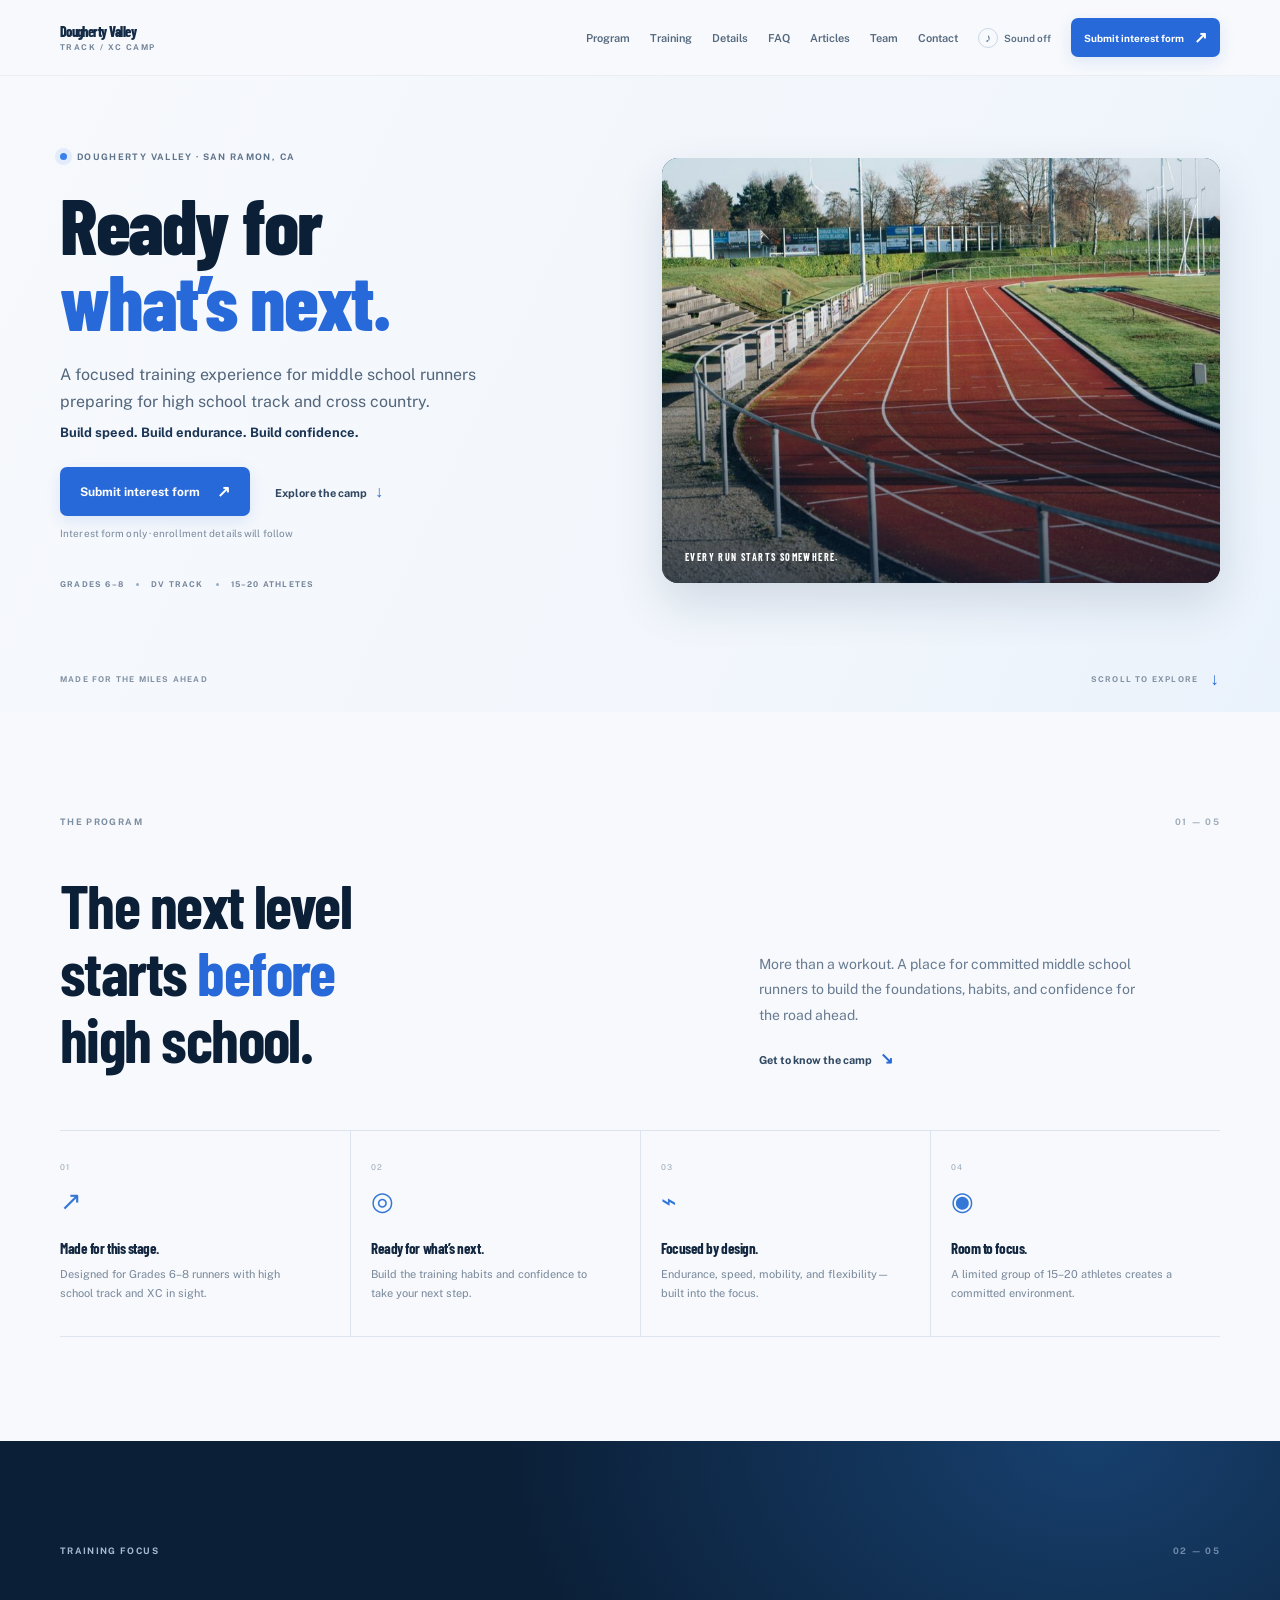
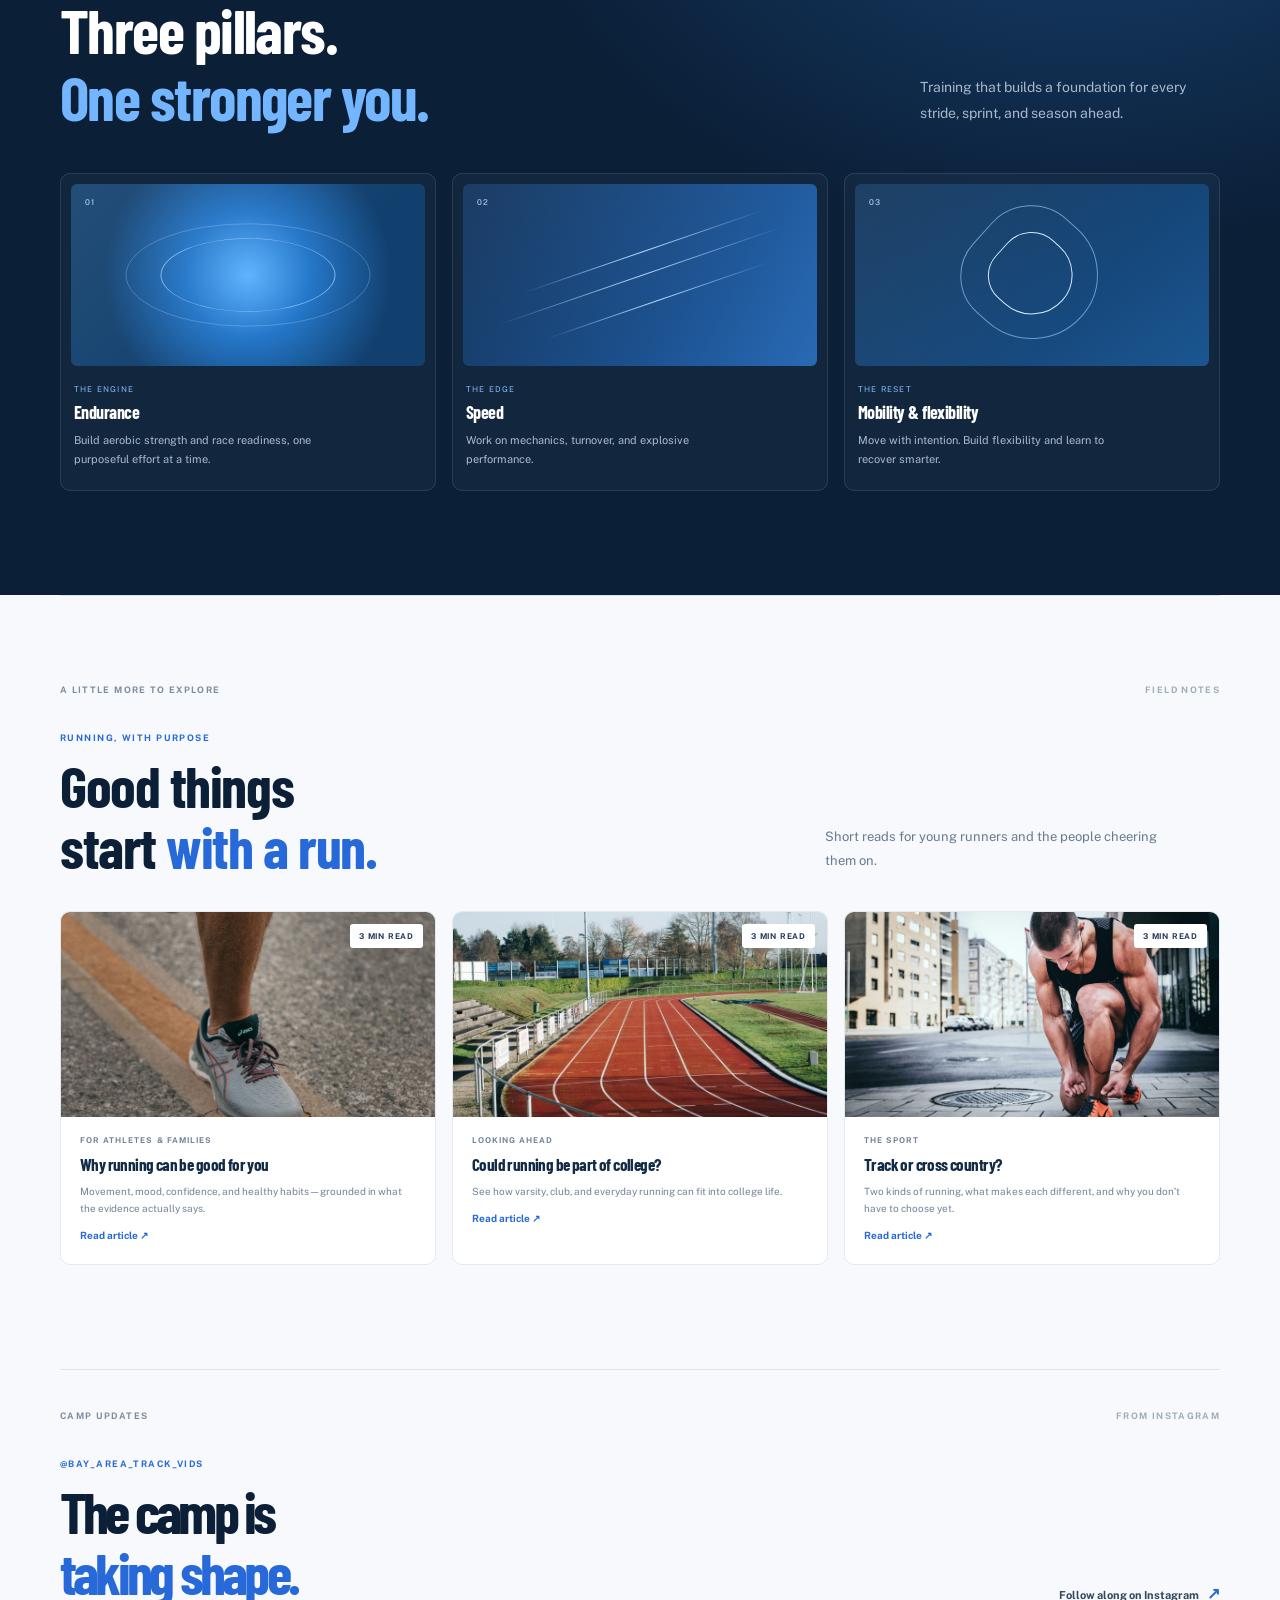
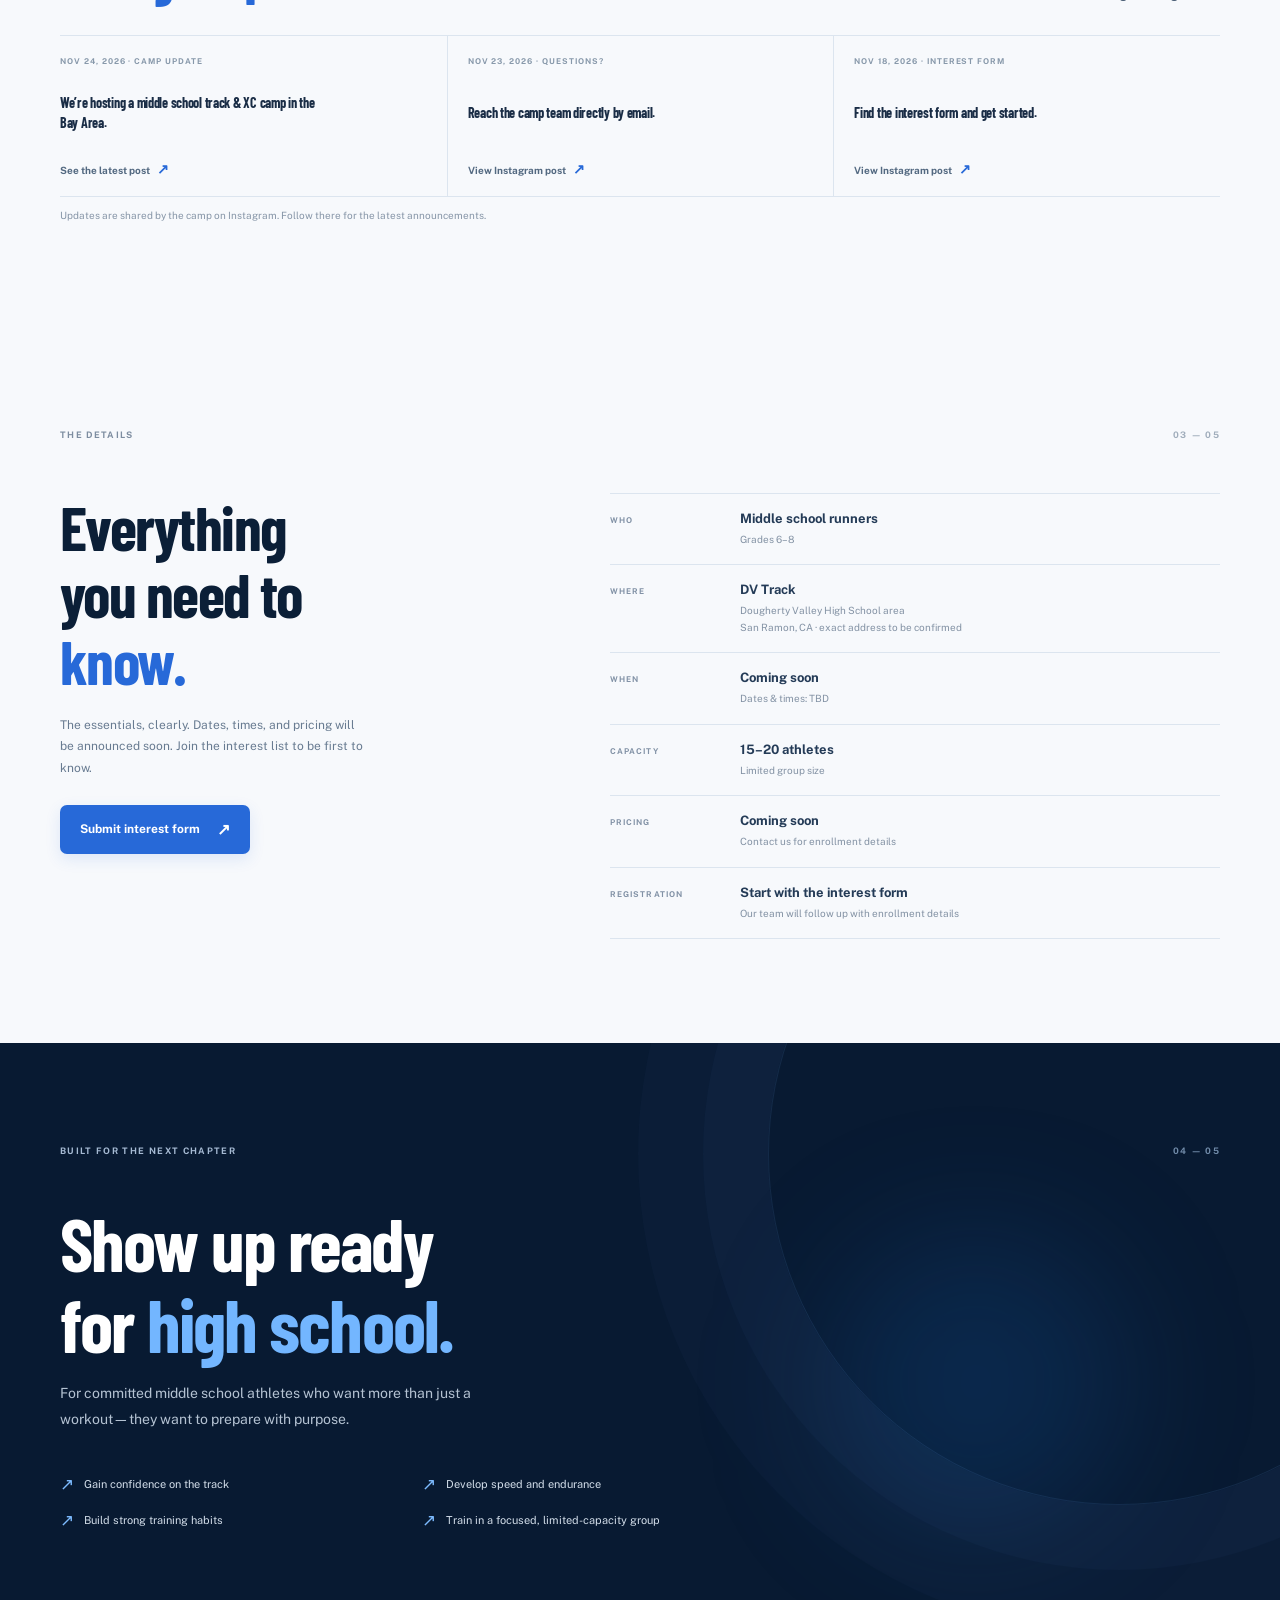
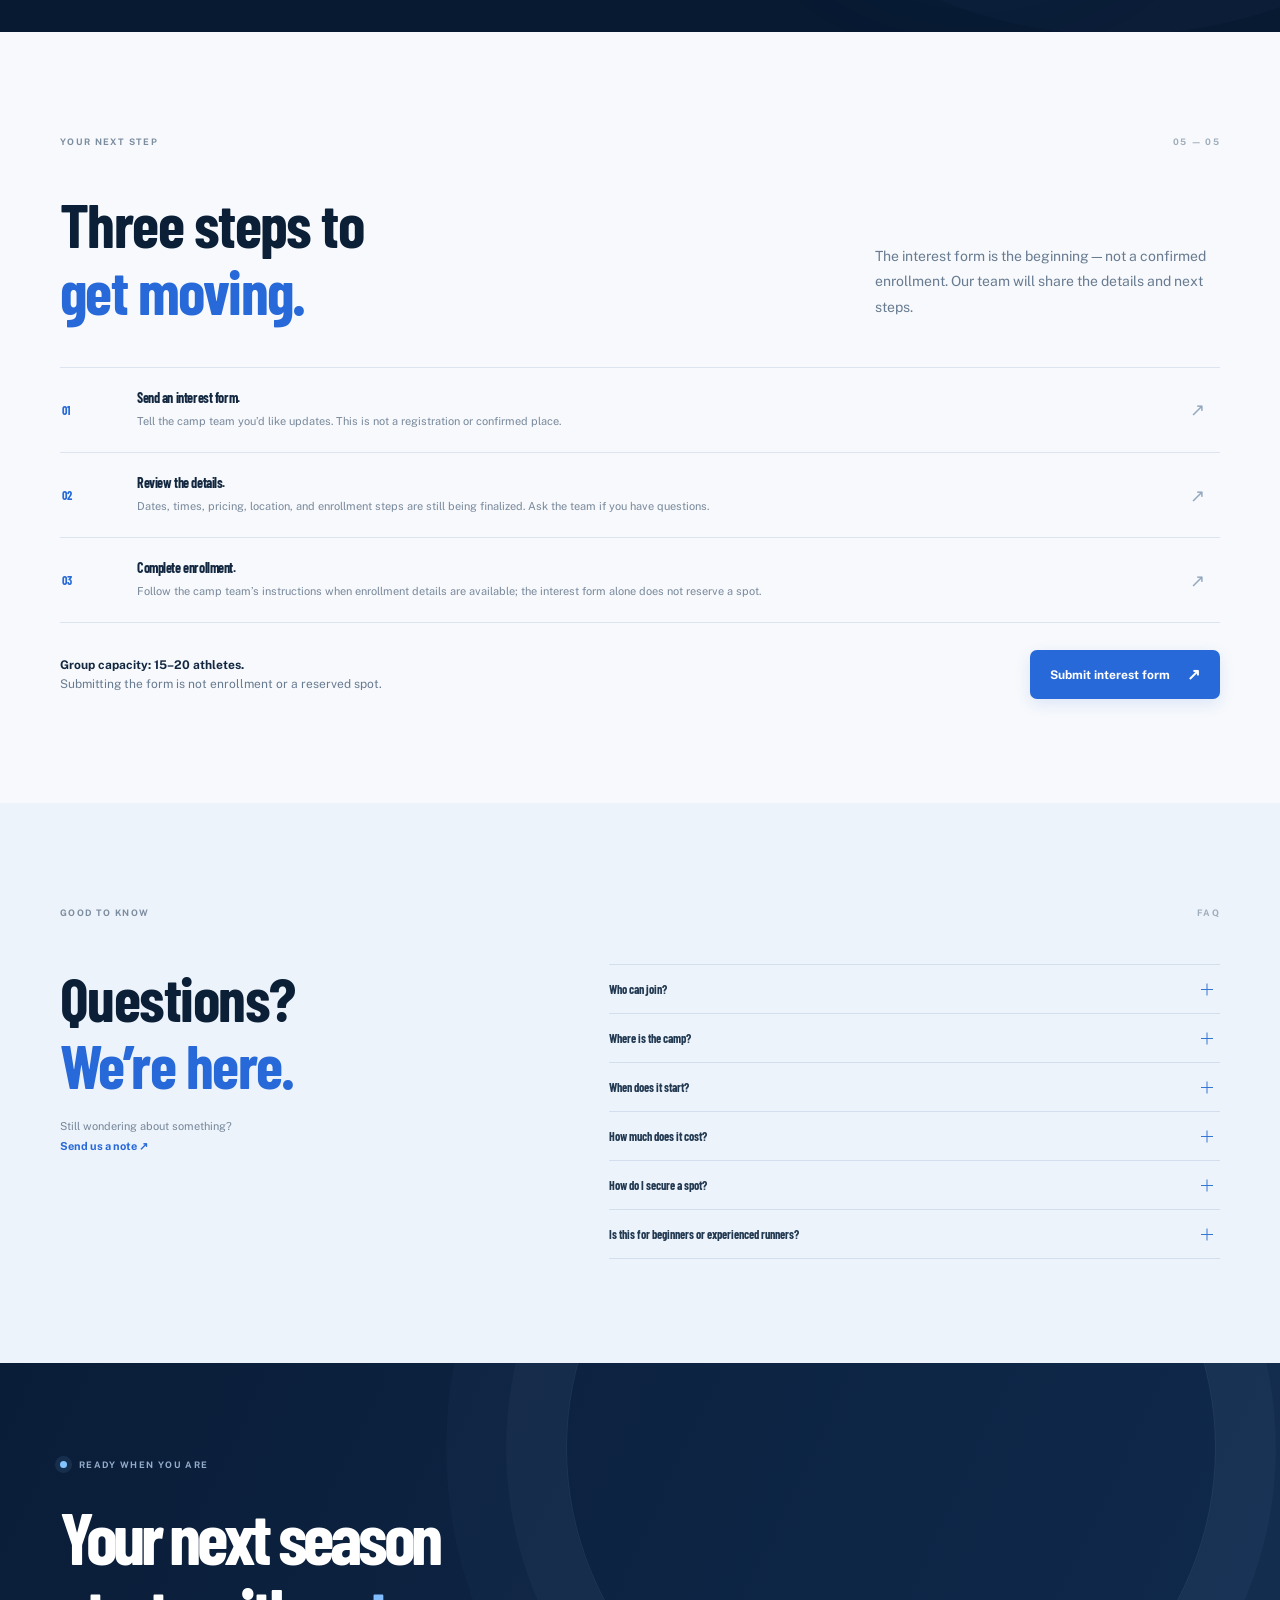
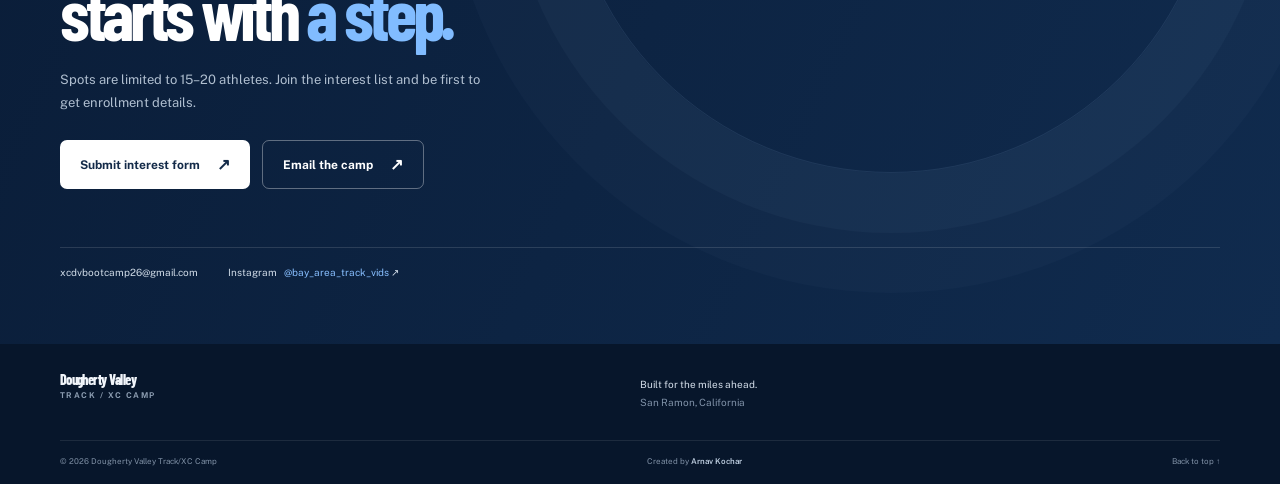
==== commit ac402490: "Refine typography and clarify interest form flow Co-authored-by: arena-agent <297053741+arena-agent@" ====
--- a/index.html
+++ b/index.html
@@ -20,7 +20,7 @@
     <nav class="nav wrap" aria-label="Main navigation">
       <a class="brand wordmark" href="#top" aria-label="DV Track and XC Camp home"><span class="wordmark-title">Dougherty Valley</span><span class="wordmark-subtitle">TRACK / XC CAMP</span></a>
       <button class="menu-toggle" aria-label="Open navigation" aria-expanded="false" aria-controls="primary-navigation"><span></span><span></span></button>
-      <div class="nav-links" id="primary-navigation"><a href="#program">Program</a><a href="#training">Training</a><a href="#details">Details</a><a href="#faq">FAQ</a><a href="articles.html">Articles</a><a href="team.html">Team</a><a href="#contact">Contact</a><button class="sound-toggle" type="button" aria-label="Turn sound effects on" aria-pressed="false"><span class="sound-icon" aria-hidden="true">♪</span><span class="sound-label">Sound off</span></button><a class="button button-small" href="https://forms.gle/pATi6ZMqw8U1innz6" target="_blank" rel="noopener">Join interest list <span>↗</span></a></div>
+      <div class="nav-links" id="primary-navigation"><a href="#program">Program</a><a href="#training">Training</a><a href="#details">Details</a><a href="#faq">FAQ</a><a href="articles.html">Articles</a><a href="team.html">Team</a><a href="#contact">Contact</a><button class="sound-toggle" type="button" aria-label="Turn sound effects on" aria-pressed="false"><span class="sound-icon" aria-hidden="true">♪</span><span class="sound-label">Sound off</span></button><a class="button button-small" href="https://forms.gle/pATi6ZMqw8U1innz6" target="_blank" rel="noopener">Submit interest form <span>↗</span></a></div>
     </nav>
   </header>
   <main id="main-content">
@@ -32,7 +32,8 @@
           <h1>Ready for<br><em>what’s next.</em></h1>
           <p class="hero-lede">A focused training experience for middle school runners preparing for high school track and cross country.</p>
           <p class="hero-mantra">Build speed. Build endurance. Build confidence.</p>
-          <div class="hero-actions"><a class="button" href="https://forms.gle/pATi6ZMqw8U1innz6" target="_blank" rel="noopener">Join the interest list <span>↗</span></a><a class="text-link" href="#program">Explore the camp <span>↓</span></a></div>
+          <div class="hero-actions"><a class="button" href="https://forms.gle/pATi6ZMqw8U1innz6" target="_blank" rel="noopener">Submit interest form <span>↗</span></a><a class="text-link" href="#program">Explore the camp <span>↓</span></a></div>
+          <p class="hero-form-note">Interest form only · enrollment details will follow</p>
           <div class="hero-tags"><span>GRADES 6–8</span><b></b><span>DV TRACK</span><b></b><span>15–20 ATHLETES</span></div>
         </div>
         <figure class="hero-art reveal">
@@ -63,12 +64,12 @@
     <section class="learn-section section wrap" id="articles"><div class="section-kicker reveal">A LITTLE MORE TO EXPLORE <span>FIELD NOTES</span></div><div class="learn-heading"><div><p class="eyebrow learn-eyebrow">RUNNING, WITH PURPOSE</p><h2 class="reveal">Good things<br>start <em>with a run.</em></h2></div><p class="learn-intro reveal">Short reads for young runners and the people cheering them on.</p></div><div class="article-cards"><a class="article-card reveal" href="running-benefits.html"><div class="article-card-image"><img src="/assets/runner-closeup-optimized.jpg" alt="Close-up of a runner's shoes in motion" loading="lazy"><span>3 MIN READ</span></div><div class="article-card-copy"><p>FOR ATHLETES &amp; FAMILIES</p><h3>Why running can be good for you</h3><span>Movement, mood, confidence, and healthy habits—grounded in what the evidence actually says. <b>Read article ↗</b></span></div></a><a class="article-card reveal" href="college-running.html"><div class="article-card-image college-card-image"><img src="/assets/red-track-optimized.jpg" alt="A red running track curving into the distance" loading="lazy"><span>3 MIN READ</span></div><div class="article-card-copy"><p>LOOKING AHEAD</p><h3>Could running be part of college?</h3><span>See how varsity, club, and everyday running can fit into college life. <b>Read article ↗</b></span></div></a><a class="article-card reveal" href="track-vs-cross-country.html"><div class="article-card-image college-card-image"><img src="/assets/runner-prep-optimized.jpg" alt="A runner tying a shoelace before heading out" loading="lazy"><span>3 MIN READ</span></div><div class="article-card-copy"><p>THE SPORT</p><h3>Track or cross country?</h3><span>Two kinds of running, what makes each different, and why you don’t have to choose yet. <b>Read article ↗</b></span></div></a></div></section>
     <section class="social-proof section wrap" aria-labelledby="social-title"><div class="section-kicker reveal">CAMP UPDATES <span>FROM INSTAGRAM</span></div><div class="social-heading"><div><p class="eyebrow social-eyebrow">@BAY_AREA_TRACK_VIDS</p><h2 id="social-title" class="reveal">The camp is<br><em>taking shape.</em></h2></div><a class="text-link reveal" href="https://www.instagram.com/bay_area_track_vids/" target="_blank" rel="noopener">Follow along on Instagram <span>↗</span></a></div><div class="social-posts"><a class="social-post reveal" href="https://www.instagram.com/p/DgHBm5lhPdF/" target="_blank" rel="noopener"><span class="social-date">NOV 24, 2026 · CAMP UPDATE</span><strong>We’re hosting a middle school track &amp; XC camp in the Bay Area.</strong><span class="post-link">See the latest post <b>↗</b></span></a><a class="social-post reveal" href="https://www.instagram.com/p/DgE_WLVsUpS/" target="_blank" rel="noopener"><span class="social-date">NOV 23, 2026 · QUESTIONS?</span><strong>Reach the camp team directly by email.</strong><span class="post-link">View Instagram post <b>↗</b></span></a><a class="social-post reveal" href="https://www.instagram.com/p/Df3lmiyBUNL/" target="_blank" rel="noopener"><span class="social-date">NOV 18, 2026 · INTEREST FORM</span><strong>Find the interest form and get started.</strong><span class="post-link">View Instagram post <b>↗</b></span></a></div><p class="social-disclaimer">Updates are shared by the camp on Instagram. Follow there for the latest announcements.</p></section>
     <section class="details section wrap" id="details">
-      <div class="section-kicker reveal">THE DETAILS <span>03 — 05</span></div><div class="details-layout"><div><h2 class="reveal">Everything<br>you need to<br><em>know.</em></h2><p class="details-note reveal">The essentials, clearly. Dates, times, and pricing will be announced soon. Join the interest list to be first to know.</p><a class="button reveal" href="https://forms.gle/pATi6ZMqw8U1innz6" target="_blank" rel="noopener">Get enrollment updates <span>↗</span></a></div>
+      <div class="section-kicker reveal">THE DETAILS <span>03 — 05</span></div><div class="details-layout"><div><h2 class="reveal">Everything<br>you need to<br><em>know.</em></h2><p class="details-note reveal">The essentials, clearly. Dates, times, and pricing will be announced soon. Join the interest list to be first to know.</p><a class="button reveal" href="https://forms.gle/pATi6ZMqw8U1innz6" target="_blank" rel="noopener">Submit interest form <span>↗</span></a></div>
         <dl class="details-list reveal"><div><dt>WHO</dt><dd>Middle school runners <span>Grades 6–8</span></dd></div><div><dt>WHERE</dt><dd>DV Track <span>Dougherty Valley High School area<br>San Ramon, CA · exact address to be confirmed</span></dd></div><div><dt>WHEN</dt><dd>Coming soon <span>Dates &amp; times: TBD</span></dd></div><div><dt>CAPACITY</dt><dd>15–20 athletes <span>Limited group size</span></dd></div><div><dt>PRICING</dt><dd>Coming soon <span>Contact us for enrollment details</span></dd></div><div><dt>REGISTRATION</dt><dd>Start with the interest form <span>Our team will follow up with enrollment details</span></dd></div></dl>
       </div>
     </section>
     <section class="statement"><div class="statement-shape"></div><div class="wrap statement-inner"><div class="section-kicker light reveal">BUILT FOR THE NEXT CHAPTER <span>04 — 05</span></div><h2 class="reveal">Show up ready<br>for <em>high school.</em></h2><p class="statement-copy reveal">For committed middle school athletes who want more than just a workout—they want to prepare with purpose.</p><div class="outcomes reveal"><span><i>↗</i> Gain confidence on the track</span><span><i>↗</i> Develop speed and endurance</span><span><i>↗</i> Build strong training habits</span><span><i>↗</i> Train in a focused, limited-capacity group</span></div></div></section>
-    <section class="join section wrap"><div class="section-kicker reveal">YOUR NEXT STEP <span>05 — 05</span></div><div class="join-head"><h2 class="reveal">Three steps to<br><em>get moving.</em></h2><p class="reveal">The interest form is the beginning—not a confirmed enrollment. Our team will share the details and next steps.</p></div><div class="steps"><article class="step reveal"><span class="step-number">01</span><div><h3>Tell us about your runner.</h3><p>Fill out the interest form and share athlete details and goals.</p></div><span class="step-arrow">↗</span></article><article class="step reveal"><span class="step-number">02</span><div><h3>Get the full picture.</h3><p>Our team will follow up with dates, times, pricing, and enrollment steps.</p></div><span class="step-arrow">↗</span></article><article class="step reveal"><span class="step-number">03</span><div><h3>Secure your spot.</h3><p>Complete the enrollment steps to be one of the 15–20 athletes.</p></div><span class="step-arrow">↗</span></article></div><div class="join-foot reveal"><p>Limited to 15–20 athletes.<br><span>Be first to hear when enrollment opens.</span></p><a class="button" href="https://forms.gle/pATi6ZMqw8U1innz6" target="_blank" rel="noopener">Join the interest list <span>↗</span></a></div></section>
+    <section class="join section wrap"><div class="section-kicker reveal">YOUR NEXT STEP <span>05 — 05</span></div><div class="join-head"><h2 class="reveal">Three steps to<br><em>get moving.</em></h2><p class="reveal">The interest form is the beginning—not a confirmed enrollment. Our team will share the details and next steps.</p></div><div class="steps"><article class="step reveal"><span class="step-number">01</span><div><h3>Send an interest form.</h3><p>Tell the camp team you’d like updates. This is not a registration or confirmed place.</p></div><span class="step-arrow">↗</span></article><article class="step reveal"><span class="step-number">02</span><div><h3>Review the details.</h3><p>Dates, times, pricing, location, and enrollment steps are still being finalized. Ask the team if you have questions.</p></div><span class="step-arrow">↗</span></article><article class="step reveal"><span class="step-number">03</span><div><h3>Complete enrollment.</h3><p>Follow the camp team’s instructions when enrollment details are available; the interest form alone does not reserve a spot.</p></div><span class="step-arrow">↗</span></article></div><div class="join-foot reveal"><p>Group capacity: 15–20 athletes.<br><span>Submitting the form is not enrollment or a reserved spot.</span></p><a class="button" href="https://forms.gle/pATi6ZMqw8U1innz6" target="_blank" rel="noopener">Submit interest form <span>↗</span></a></div></section>
     <section class="faq-section" id="faq"><div class="wrap section"><div class="section-kicker reveal">GOOD TO KNOW <span>FAQ</span></div><div class="faq-layout"><div><h2 class="reveal">Questions?<br><em>We’re here.</em></h2><p class="faq-aside reveal">Still wondering about something? <a href="mailto:xcdvbootcamp26@gmail.com">Send us a note ↗</a></p></div><div class="faq-list">
       <details class="faq-item reveal"><summary>Who can join?<span></span></summary><p>Middle school runners in Grades 6–8 preparing for high school track and cross country.</p></details>
       <details class="faq-item reveal"><summary>Where is the camp?<span></span></summary><p>At DV Track in the Dougherty Valley High School area of San Ramon, California. The exact address will be confirmed before publishing.</p></details>
@@ -77,7 +78,7 @@
       <details class="faq-item reveal"><summary>How do I secure a spot?<span></span></summary><p>Complete the interest form, then follow the enrollment steps provided by the camp team. Submitting the form alone does not confirm enrollment.</p></details>
       <details class="faq-item reveal"><summary>Is this for beginners or experienced runners?<span></span></summary><p>The camp welcomes motivated middle school runners. The camp team can confirm final placement and details.</p></details>
     </div></div></div></section>
-    <section class="contact-section" id="contact"><div class="contact-orb"></div><div class="wrap contact-inner"><div class="contact-label reveal"><span class="pulse"></span> READY WHEN YOU ARE</div><h2 class="reveal">Your next season<br>starts with <em>a step.</em></h2><p class="reveal">Spots are limited to 15–20 athletes. Join the interest list and be first to get enrollment details.</p><div class="contact-actions reveal"><a class="button button-white" href="https://forms.gle/pATi6ZMqw8U1innz6" target="_blank" rel="noopener">Join the interest list <span>↗</span></a><a class="button button-outline" href="mailto:xcdvbootcamp26@gmail.com">Email the camp <span>↗</span></a></div><div class="contact-links reveal"><a href="mailto:xcdvbootcamp26@gmail.com">xcdvbootcamp26@gmail.com</a><a href="https://www.instagram.com/bay_area_track_vids/" target="_blank" rel="noopener">Instagram <span>@bay_area_track_vids</span> ↗</a></div></div></section>
+    <section class="contact-section" id="contact"><div class="contact-orb"></div><div class="wrap contact-inner"><div class="contact-label reveal"><span class="pulse"></span> READY WHEN YOU ARE</div><h2 class="reveal">Your next season<br>starts with <em>a step.</em></h2><p class="reveal">Spots are limited to 15–20 athletes. Join the interest list and be first to get enrollment details.</p><div class="contact-actions reveal"><a class="button button-white" href="https://forms.gle/pATi6ZMqw8U1innz6" target="_blank" rel="noopener">Submit interest form <span>↗</span></a><a class="button button-outline" href="mailto:xcdvbootcamp26@gmail.com">Email the camp <span>↗</span></a></div><div class="contact-links reveal"><a href="mailto:xcdvbootcamp26@gmail.com">xcdvbootcamp26@gmail.com</a><a href="https://www.instagram.com/bay_area_track_vids/" target="_blank" rel="noopener">Instagram <span>@bay_area_track_vids</span> ↗</a></div></div></section>
   </main>
   <footer class="footer"><div class="wrap footer-inner"><a class="brand wordmark" href="#top"><span class="wordmark-title">Dougherty Valley</span><span class="wordmark-subtitle">TRACK / XC CAMP</span></a><p>Built for the miles ahead.<br><span>San Ramon, California</span></p><div class="footer-bottom"><span>© 2026 Dougherty Valley Track/XC Camp</span><span>Created by <strong>Arnav Kochar</strong></span><a href="#top">Back to top ↑</a></div></div></footer>
 </body>
--- a/styles.css
+++ b/styles.css
@@ -1,5 +1,5 @@
-@import url('https://fonts.googleapis.com/css2?family=DM+Sans:wght@400;500;600;700&family=Manrope:wght@400;500;600;700;800&display=swap');
-:root{--ink:#132840;--navy:#0b1f37;--blue:#2769d8;--sky:#81baff;--paper:#f7f9fc;--muted:#687b91;--line:#dce5ef;--white:#fff;--font:'DM Sans',-apple-system,BlinkMacSystemFont,'Segoe UI',sans-serif;--display:'Manrope',var(--font);--nav-h:76px}
+@import url('https://fonts.googleapis.com/css2?family=Barlow+Condensed:wght@500;600;700;800&family=Public+Sans:wght@400;500;600;700;800&display=swap');
+:root{--ink:#132840;--navy:#0b1f37;--blue:#2769d8;--sky:#81baff;--paper:#f7f9fc;--muted:#687b91;--line:#dce5ef;--white:#fff;--font:'Public Sans',-apple-system,BlinkMacSystemFont,'Segoe UI',sans-serif;--display:'Barlow Condensed',var(--font);--nav-h:76px}
 *{box-sizing:border-box}html{scroll-behavior:smooth;scroll-padding-top:calc(var(--nav-h) + 10px)}body{margin:0;background:var(--paper);color:var(--ink);font-family:var(--font);-webkit-font-smoothing:antialiased}a{color:inherit;text-decoration:none}img{max-width:100%}a:focus-visible,button:focus-visible,summary:focus-visible{outline:3px solid #65a5f3;outline-offset:4px}.wrap{width:min(1160px,calc(100% - 64px));margin-inline:auto}.section{padding:104px 0}.section-kicker,.eyebrow,.hero-tags,.hero-bottom,.contact-label{font-size:9px;letter-spacing:.15em;font-weight:700}.section-kicker{color:#7d8da0;display:flex;justify-content:space-between}.section-kicker span{color:#a0adbb}
 /* Navigation and wordmark */
 .site-header{height:var(--nav-h);position:sticky;top:0;z-index:20;background:#f7f9fce8;backdrop-filter:blur(16px);border-bottom:1px solid #1328400d}.site-header.scrolled{box-shadow:0 6px 22px #0b1f3710}.site-header:after{content:'';position:absolute;left:0;bottom:-1px;width:var(--page-progress,0%);height:2px;background:var(--blue);transform-origin:left;transition:width .12s linear}.nav{height:100%;display:flex;align-items:center;justify-content:space-between;position:relative}.brand{display:flex;gap:10px;align-items:center;flex:0 0 auto}.brand.wordmark{display:flex;flex-direction:column;align-items:flex-start;justify-content:center;gap:3px}.wordmark-title{font:750 14px/1.1 var(--display);letter-spacing:-.045em;color:#122a45}.wordmark-subtitle{font:700 8px/1 var(--font);letter-spacing:.18em;color:#74869b}.footer .wordmark-title{color:#f2f6fb}.footer .wordmark-subtitle{color:#8b9cb0}.nav-links{display:flex;align-items:center;gap:25px;font-size:11px;font-weight:600;color:#53677d}.nav-links>a:not(.button):hover,.text-link:hover{color:var(--blue)}.button{min-height:49px;padding:0 20px;border-radius:7px;display:inline-flex;align-items:center;justify-content:center;gap:17px;background:var(--blue);color:white;font-size:12px;font-weight:700;transition:transform .2s,background .2s,box-shadow .2s;box-shadow:0 5px 15px #2769d820}.button:hover{transform:translateY(-2px);background:#1654b7;box-shadow:0 9px 20px #2769d830}.button span{font-size:16px}.button-small{min-height:39px;padding:0 13px;font-size:10px;gap:10px}.menu-toggle{display:none;border:0;background:transparent;padding:10px;cursor:pointer}.menu-toggle span{display:block;width:20px;height:2px;background:var(--navy);margin:4px 0}
@@ -83,3 +83,7 @@
 @media(prefers-reduced-motion:reduce){.endurance .orbit-a,.endurance .orbit-b,.speed .speed-line,.mobility .mobility-ring{animation:none!important}.training-card:after{display:none}}
 .hero-art img{translate:var(--pointer-x,0) var(--pointer-y,0);transition:translate .45s cubic-bezier(.2,.7,.2,1)}
 @media(prefers-reduced-motion:reduce){.hero-art img{translate:none!important}}
+.hero-form-note{margin:10px 0 0;color:#78899d;font-size:10px;line-height:1.5;letter-spacing:.01em}
+@media(max-width:650px){.hero-form-note{font-size:9px;margin-top:8px}}
+/* A more athletic editorial face: condensed headlines, highly legible utility copy. */
+.hero h1,.intro h2,.training-head h2,.details h2,.statement h2,.join h2,.faq-layout h2,.learn-heading h2,.article-index-head h1,.article-header h1,.team-intro h1{letter-spacing:-.025em}
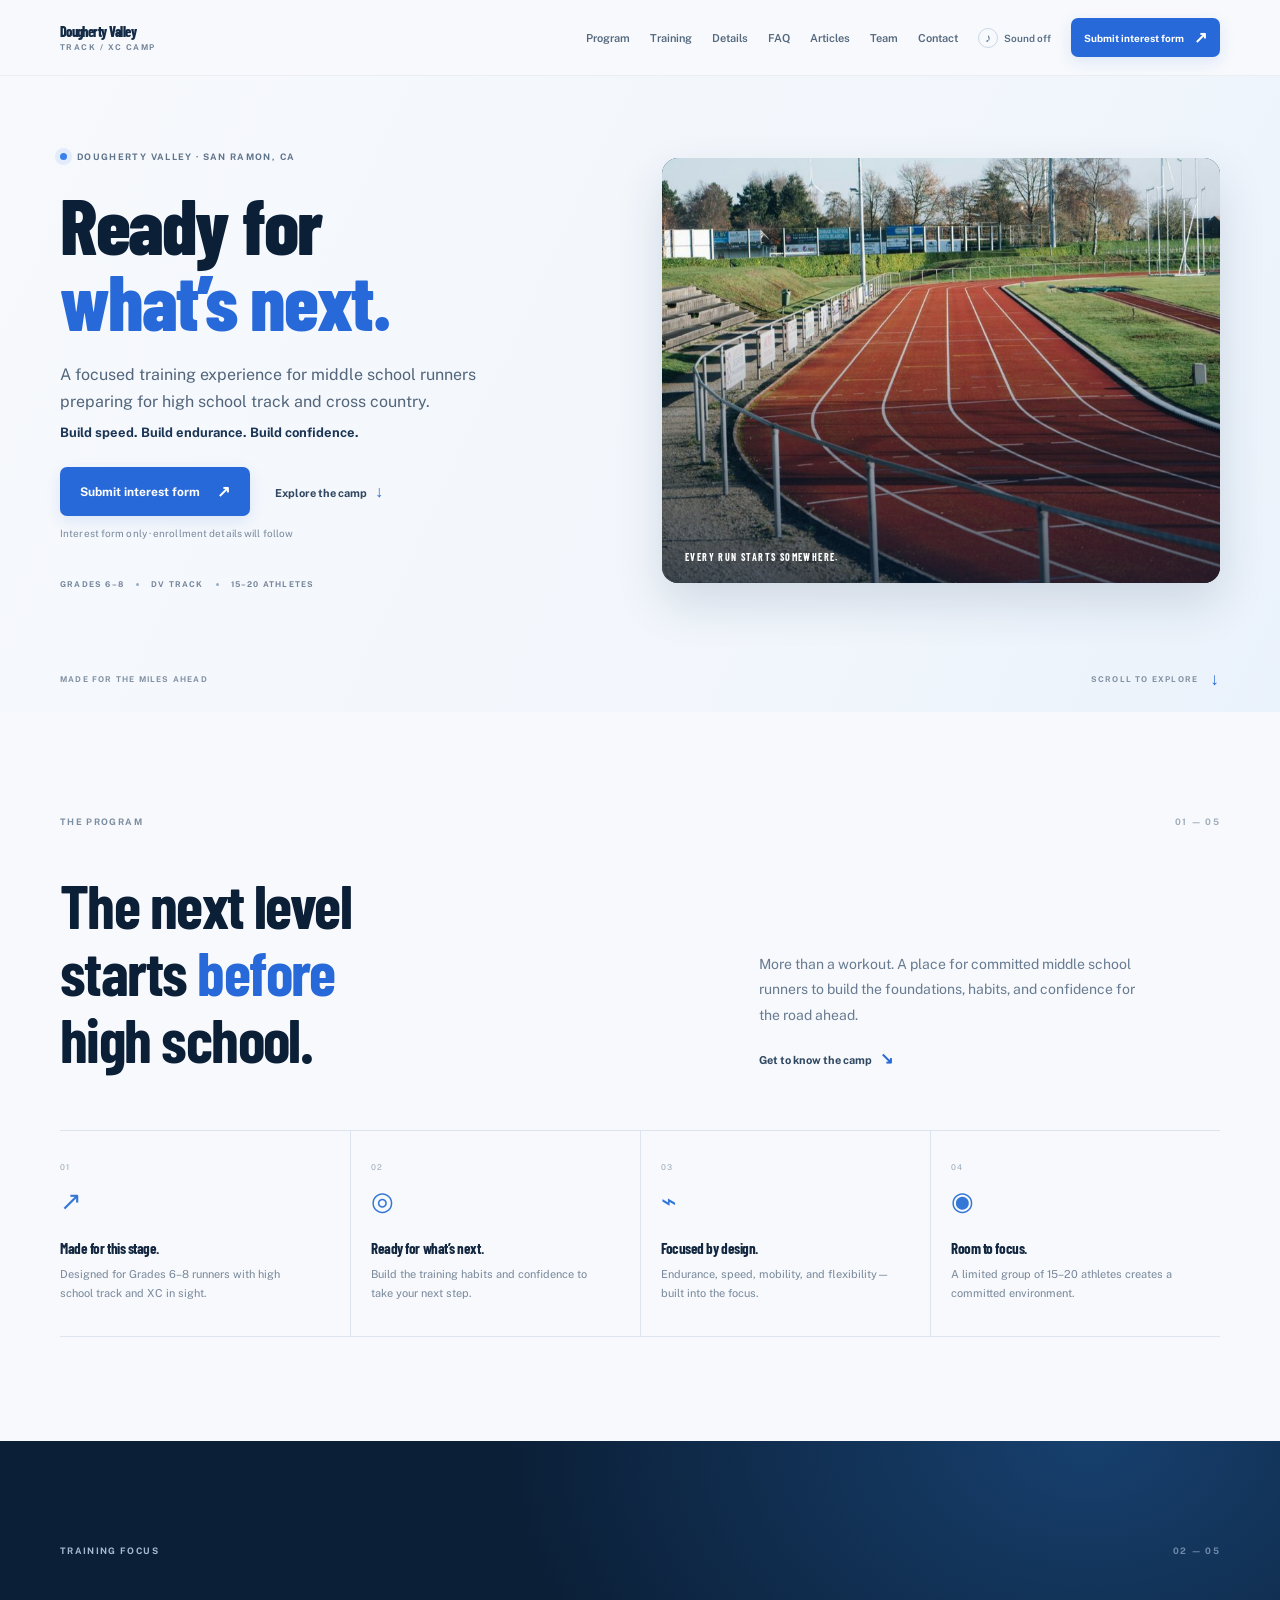
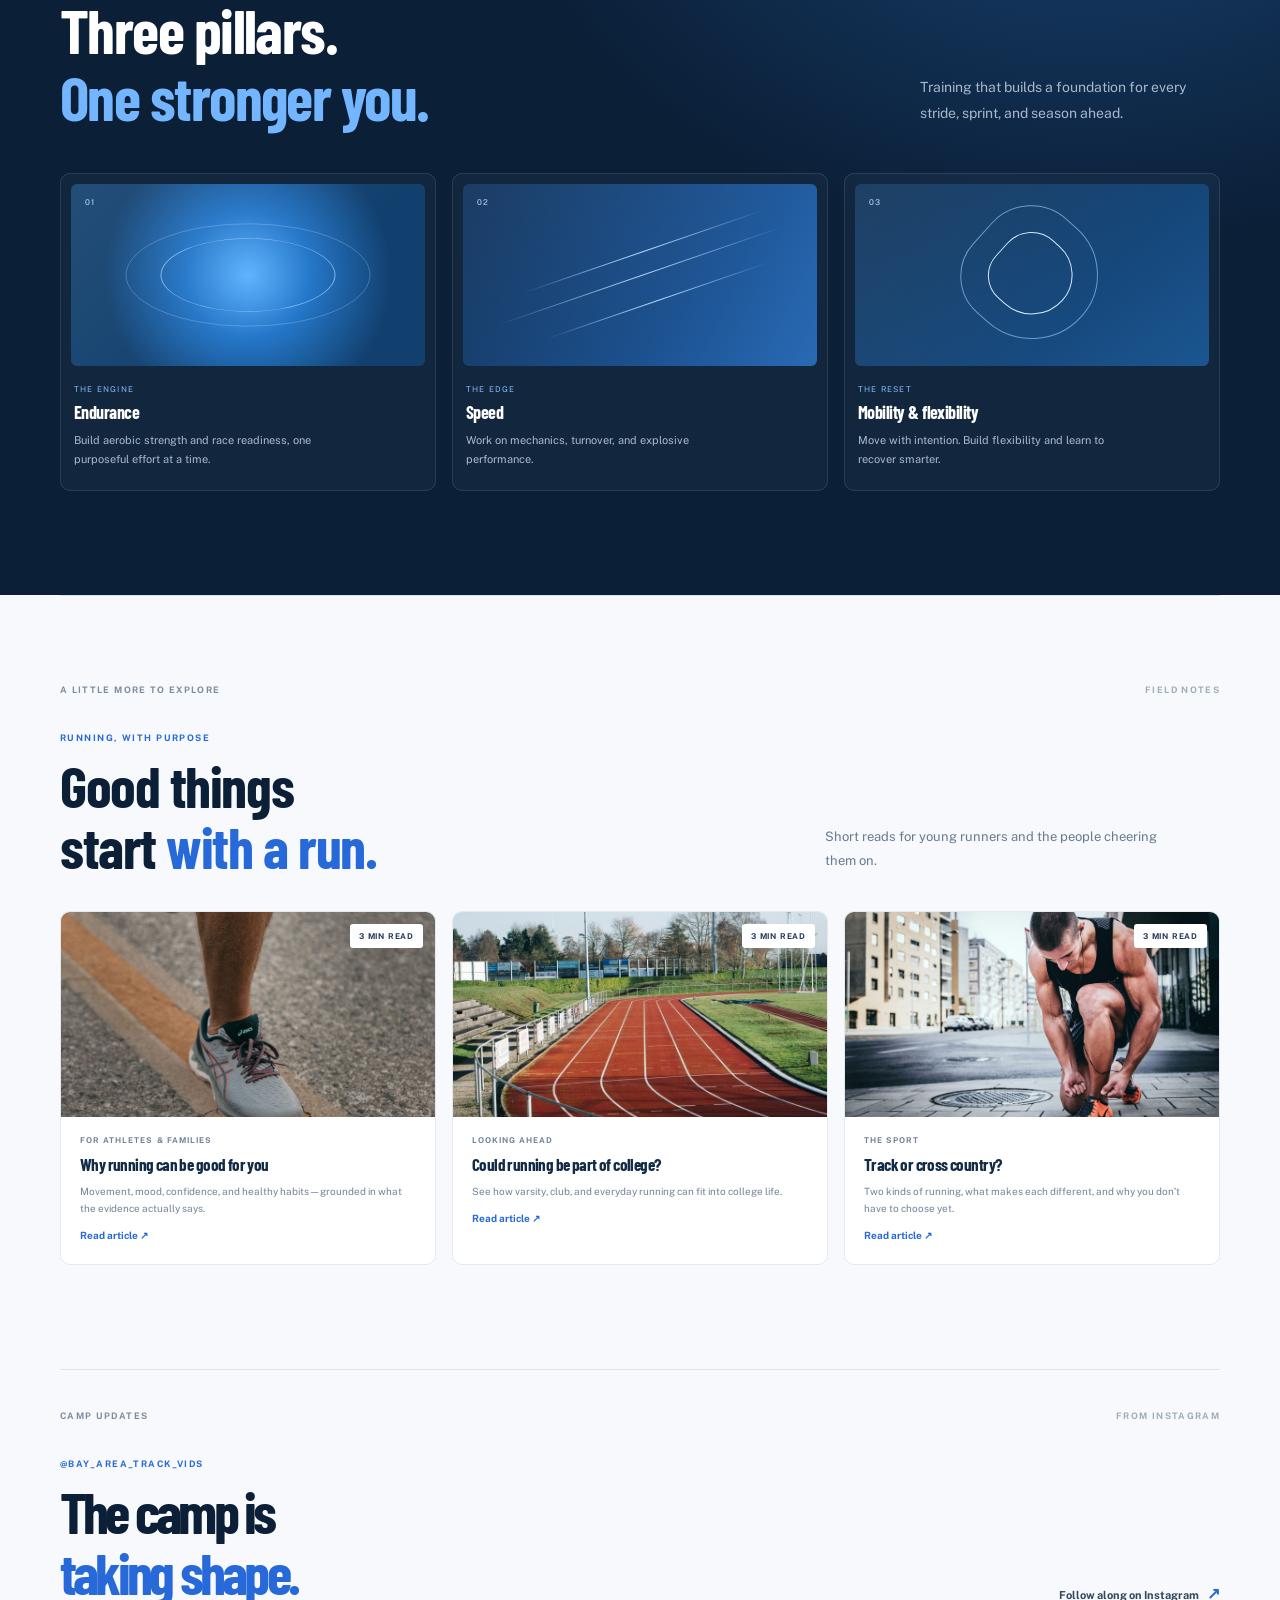
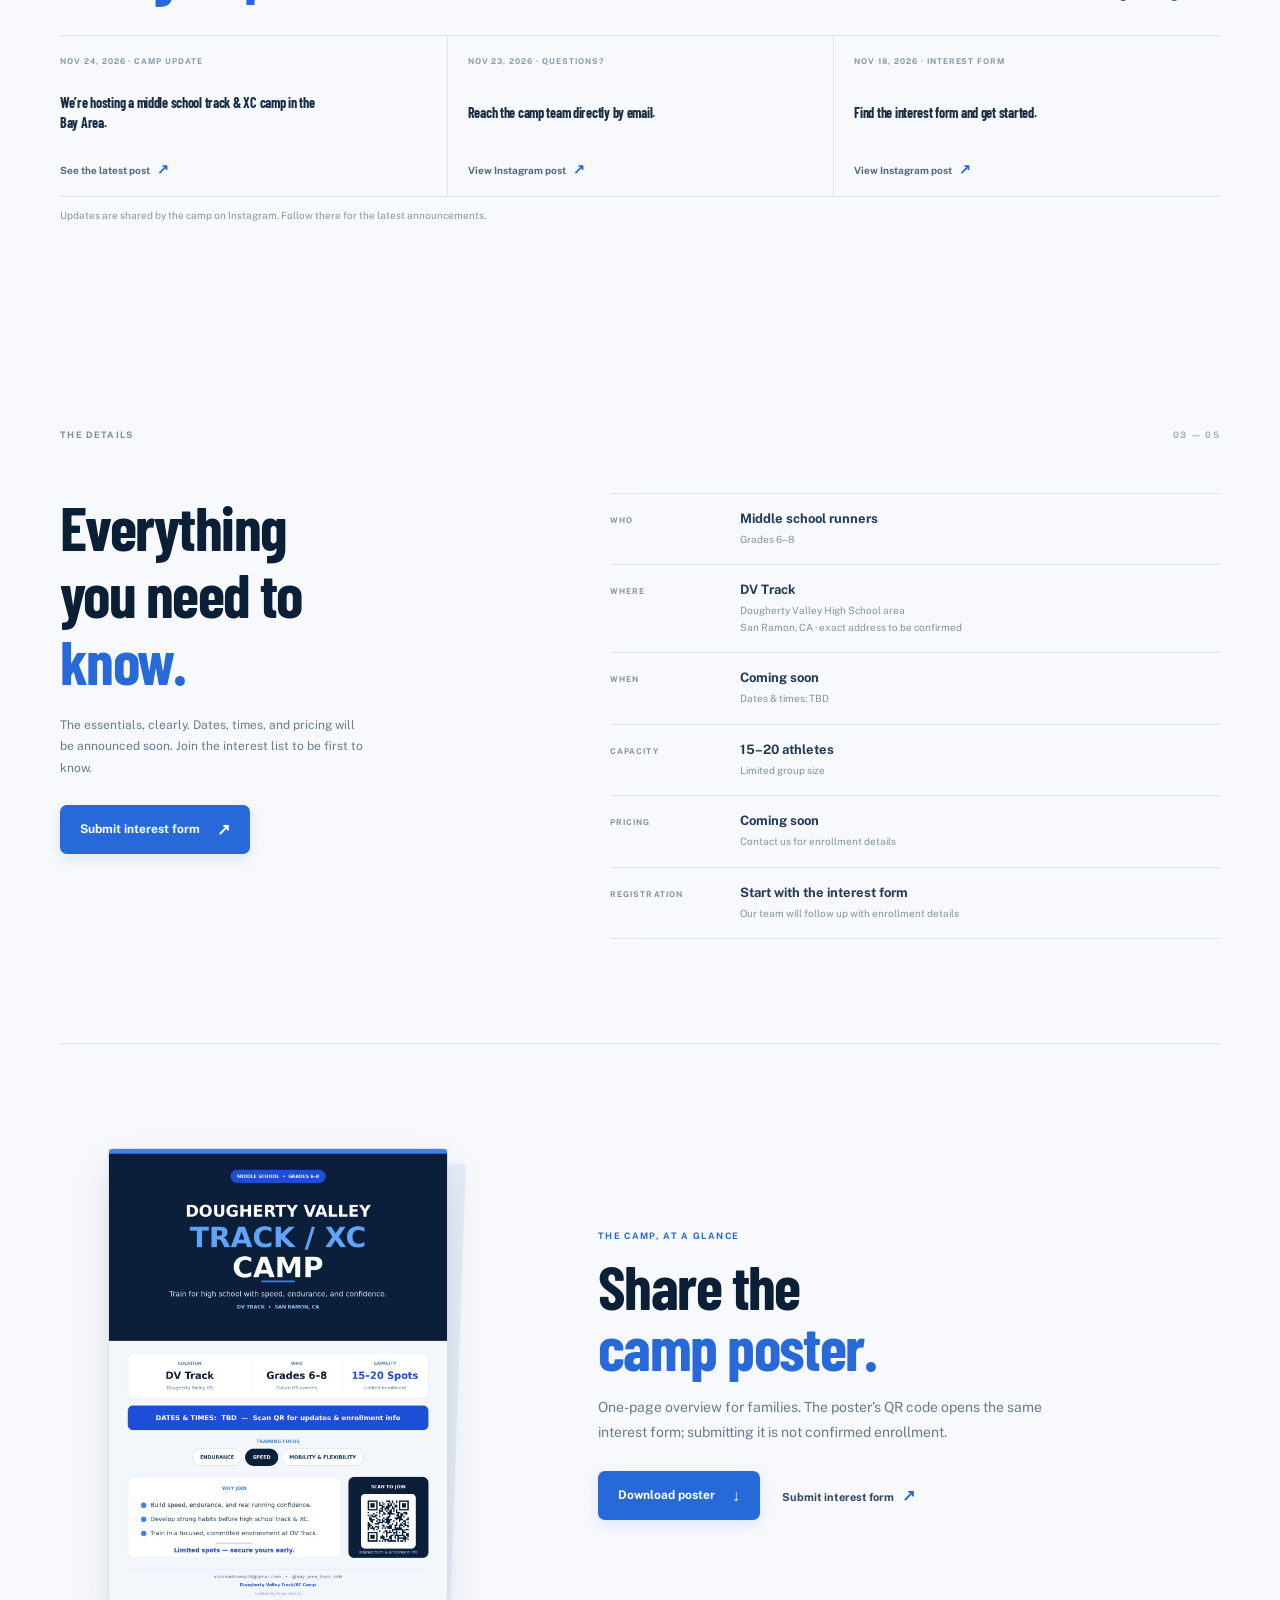
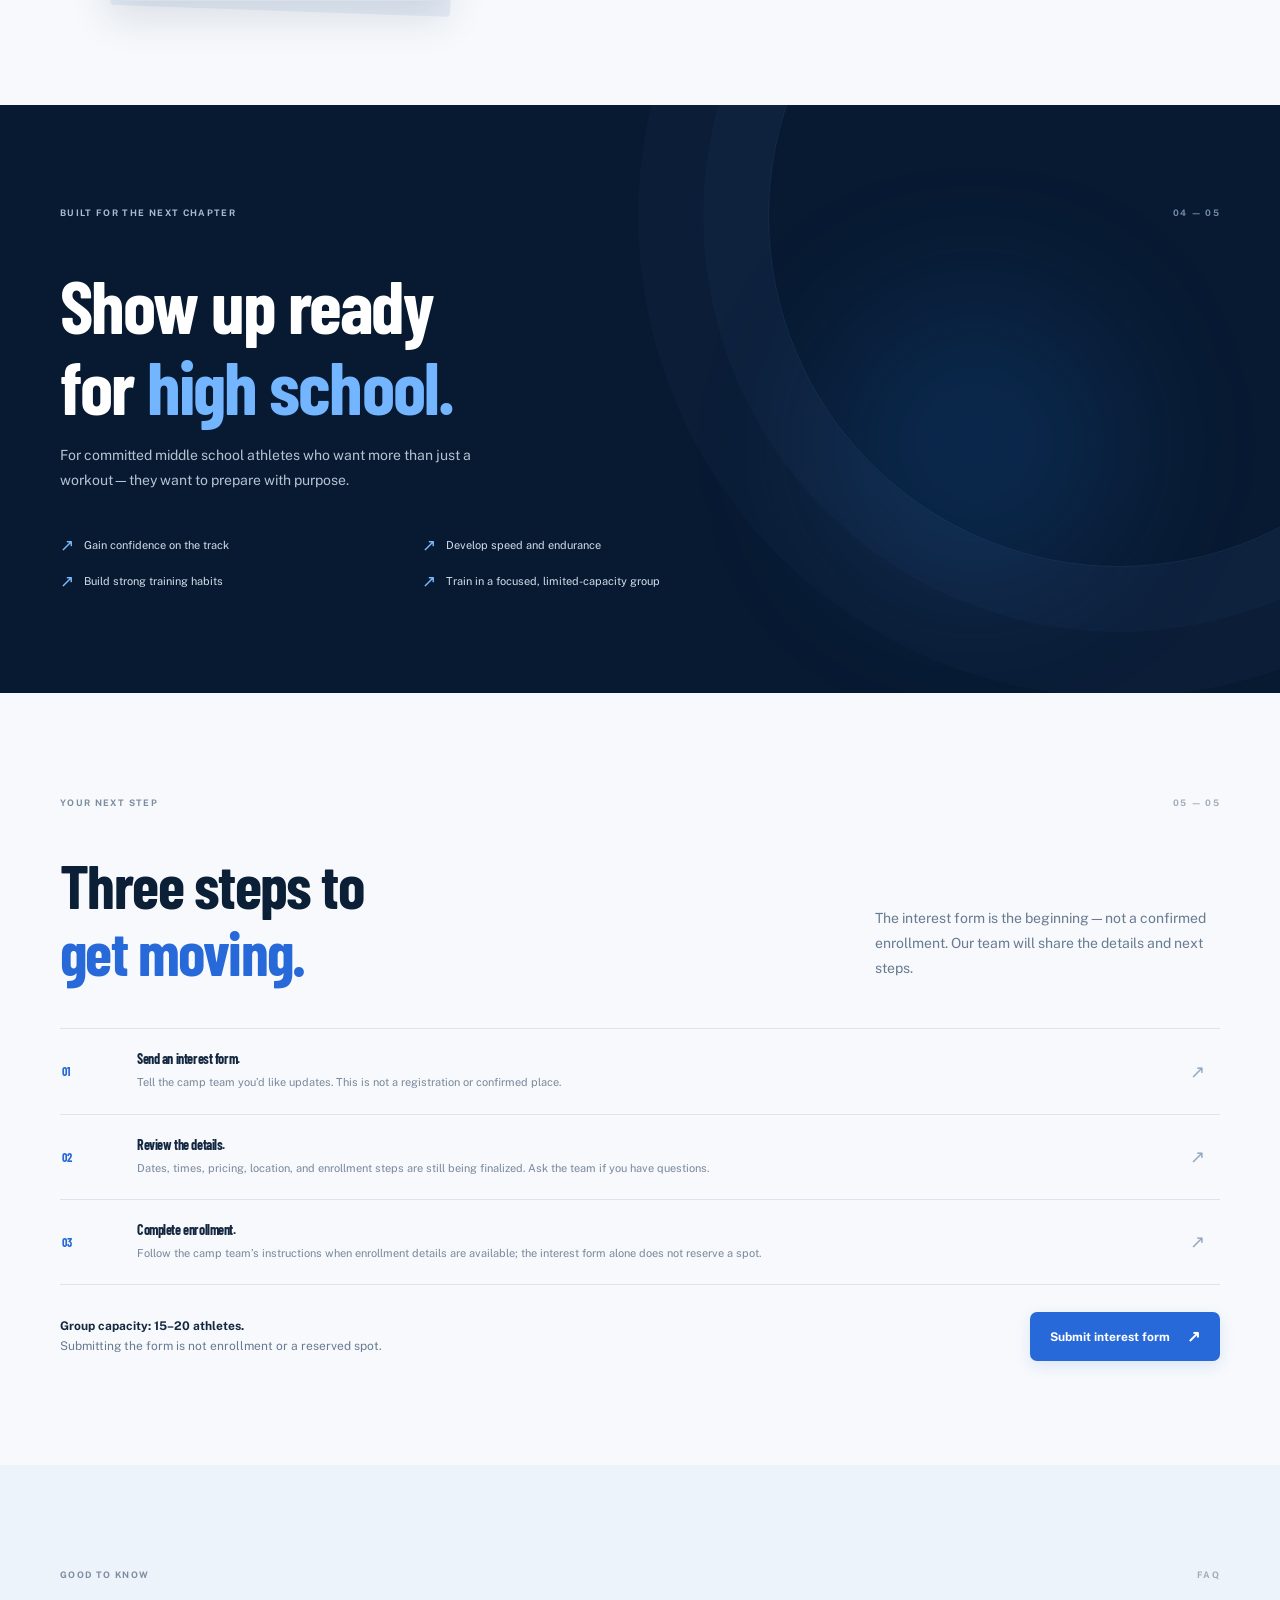
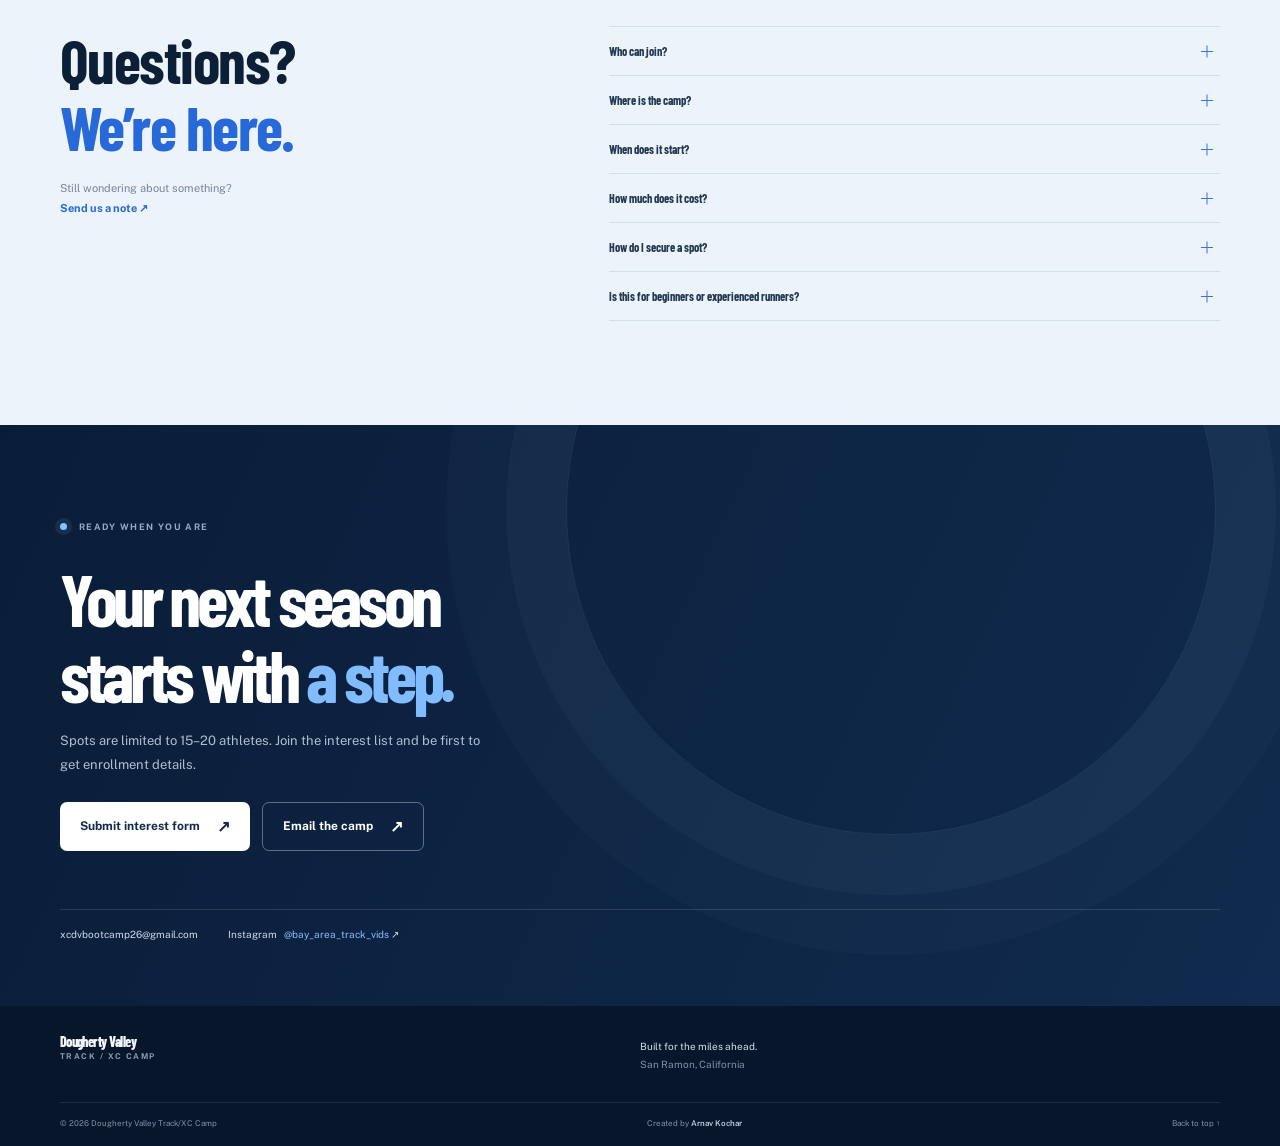
==== commit 09fe05e6: "Add downloadable camp poster to homepage Co-authored-by: arena-agent <297053741+arena-agent@users.no" ====
--- a/index.html
+++ b/index.html
@@ -68,6 +68,7 @@
         <dl class="details-list reveal"><div><dt>WHO</dt><dd>Middle school runners <span>Grades 6–8</span></dd></div><div><dt>WHERE</dt><dd>DV Track <span>Dougherty Valley High School area<br>San Ramon, CA · exact address to be confirmed</span></dd></div><div><dt>WHEN</dt><dd>Coming soon <span>Dates &amp; times: TBD</span></dd></div><div><dt>CAPACITY</dt><dd>15–20 athletes <span>Limited group size</span></dd></div><div><dt>PRICING</dt><dd>Coming soon <span>Contact us for enrollment details</span></dd></div><div><dt>REGISTRATION</dt><dd>Start with the interest form <span>Our team will follow up with enrollment details</span></dd></div></dl>
       </div>
     </section>
+    <section class="poster-share section wrap" aria-labelledby="poster-title"><div class="poster-preview reveal"><img src="/assets/dv-track-xc-poster.jpg" alt="Dougherty Valley Track and XC Camp poster with Grades 6–8, DV Track, San Ramon, training focus, and an interest-form QR code" loading="lazy"></div><div class="poster-copy reveal"><p class="eyebrow">THE CAMP, AT A GLANCE</p><h2 id="poster-title">Share the<br><em>camp poster.</em></h2><p>One-page overview for families. The poster’s QR code opens the same interest form; submitting it is not confirmed enrollment.</p><div class="poster-actions"><a class="button" href="/assets/DV-Track-XC-Camp-Poster.pdf" download>Download poster <span>↓</span></a><a class="text-link" href="https://forms.gle/pATi6ZMqw8U1innz6" target="_blank" rel="noopener">Submit interest form <span>↗</span></a></div></div></section>
     <section class="statement"><div class="statement-shape"></div><div class="wrap statement-inner"><div class="section-kicker light reveal">BUILT FOR THE NEXT CHAPTER <span>04 — 05</span></div><h2 class="reveal">Show up ready<br>for <em>high school.</em></h2><p class="statement-copy reveal">For committed middle school athletes who want more than just a workout—they want to prepare with purpose.</p><div class="outcomes reveal"><span><i>↗</i> Gain confidence on the track</span><span><i>↗</i> Develop speed and endurance</span><span><i>↗</i> Build strong training habits</span><span><i>↗</i> Train in a focused, limited-capacity group</span></div></div></section>
     <section class="join section wrap"><div class="section-kicker reveal">YOUR NEXT STEP <span>05 — 05</span></div><div class="join-head"><h2 class="reveal">Three steps to<br><em>get moving.</em></h2><p class="reveal">The interest form is the beginning—not a confirmed enrollment. Our team will share the details and next steps.</p></div><div class="steps"><article class="step reveal"><span class="step-number">01</span><div><h3>Send an interest form.</h3><p>Tell the camp team you’d like updates. This is not a registration or confirmed place.</p></div><span class="step-arrow">↗</span></article><article class="step reveal"><span class="step-number">02</span><div><h3>Review the details.</h3><p>Dates, times, pricing, location, and enrollment steps are still being finalized. Ask the team if you have questions.</p></div><span class="step-arrow">↗</span></article><article class="step reveal"><span class="step-number">03</span><div><h3>Complete enrollment.</h3><p>Follow the camp team’s instructions when enrollment details are available; the interest form alone does not reserve a spot.</p></div><span class="step-arrow">↗</span></article></div><div class="join-foot reveal"><p>Group capacity: 15–20 athletes.<br><span>Submitting the form is not enrollment or a reserved spot.</span></p><a class="button" href="https://forms.gle/pATi6ZMqw8U1innz6" target="_blank" rel="noopener">Submit interest form <span>↗</span></a></div></section>
     <section class="faq-section" id="faq"><div class="wrap section"><div class="section-kicker reveal">GOOD TO KNOW <span>FAQ</span></div><div class="faq-layout"><div><h2 class="reveal">Questions?<br><em>We’re here.</em></h2><p class="faq-aside reveal">Still wondering about something? <a href="mailto:xcdvbootcamp26@gmail.com">Send us a note ↗</a></p></div><div class="faq-list">
--- a/styles.css
+++ b/styles.css
@@ -87,3 +87,15 @@
 @media(max-width:650px){.hero-form-note{font-size:9px;margin-top:8px}}
 /* A more athletic editorial face: condensed headlines, highly legible utility copy. */
 .hero h1,.intro h2,.training-head h2,.details h2,.statement h2,.join h2,.faq-layout h2,.learn-heading h2,.article-index-head h1,.article-header h1,.team-intro h1{letter-spacing:-.025em}
+.poster-share{display:grid;grid-template-columns:minmax(220px,.7fr) 1fr;gap:clamp(34px,8vw,110px);align-items:center;border-top:1px solid var(--line)}
+.poster-preview{width:min(100%,340px);justify-self:center;position:relative;transform:rotate(-1.1deg);transition:transform .35s cubic-bezier(.2,.7,.25,1),box-shadow .35s}
+.poster-preview:before{content:'';position:absolute;inset:10px -10px -10px 10px;background:#e6edf6;border-radius:4px;z-index:0;transform:rotate(2deg)}
+.poster-preview img{position:relative;z-index:1;display:block;width:100%;height:auto;border:1px solid #d7e0eb;border-radius:4px;box-shadow:0 18px 40px #102d4b1f}
+.poster-preview:hover{transform:rotate(0) translateY(-4px)}
+.poster-copy{max-width:460px}.poster-copy .eyebrow{color:var(--blue);font-size:9px;margin-bottom:14px}
+.poster-copy h2{font:700 clamp(42px,5vw,62px)/.98 var(--display);letter-spacing:-.025em;color:var(--navy);margin:0}
+.poster-copy h2 em{font-style:normal;color:var(--blue)}
+.poster-copy>p:not(.eyebrow){font-size:14px;line-height:1.8;color:var(--muted);margin:19px 0 0}
+.poster-actions{display:flex;align-items:center;gap:22px;flex-wrap:wrap;margin-top:25px}
+@media(max-width:650px){.poster-share{grid-template-columns:1fr;gap:32px}.poster-preview{width:min(78%,290px)}.poster-copy h2{font-size:46px}.poster-copy>p:not(.eyebrow){font-size:12px}.poster-actions{gap:16px}}
+@media(prefers-reduced-motion:reduce){.poster-preview{transition:none}}
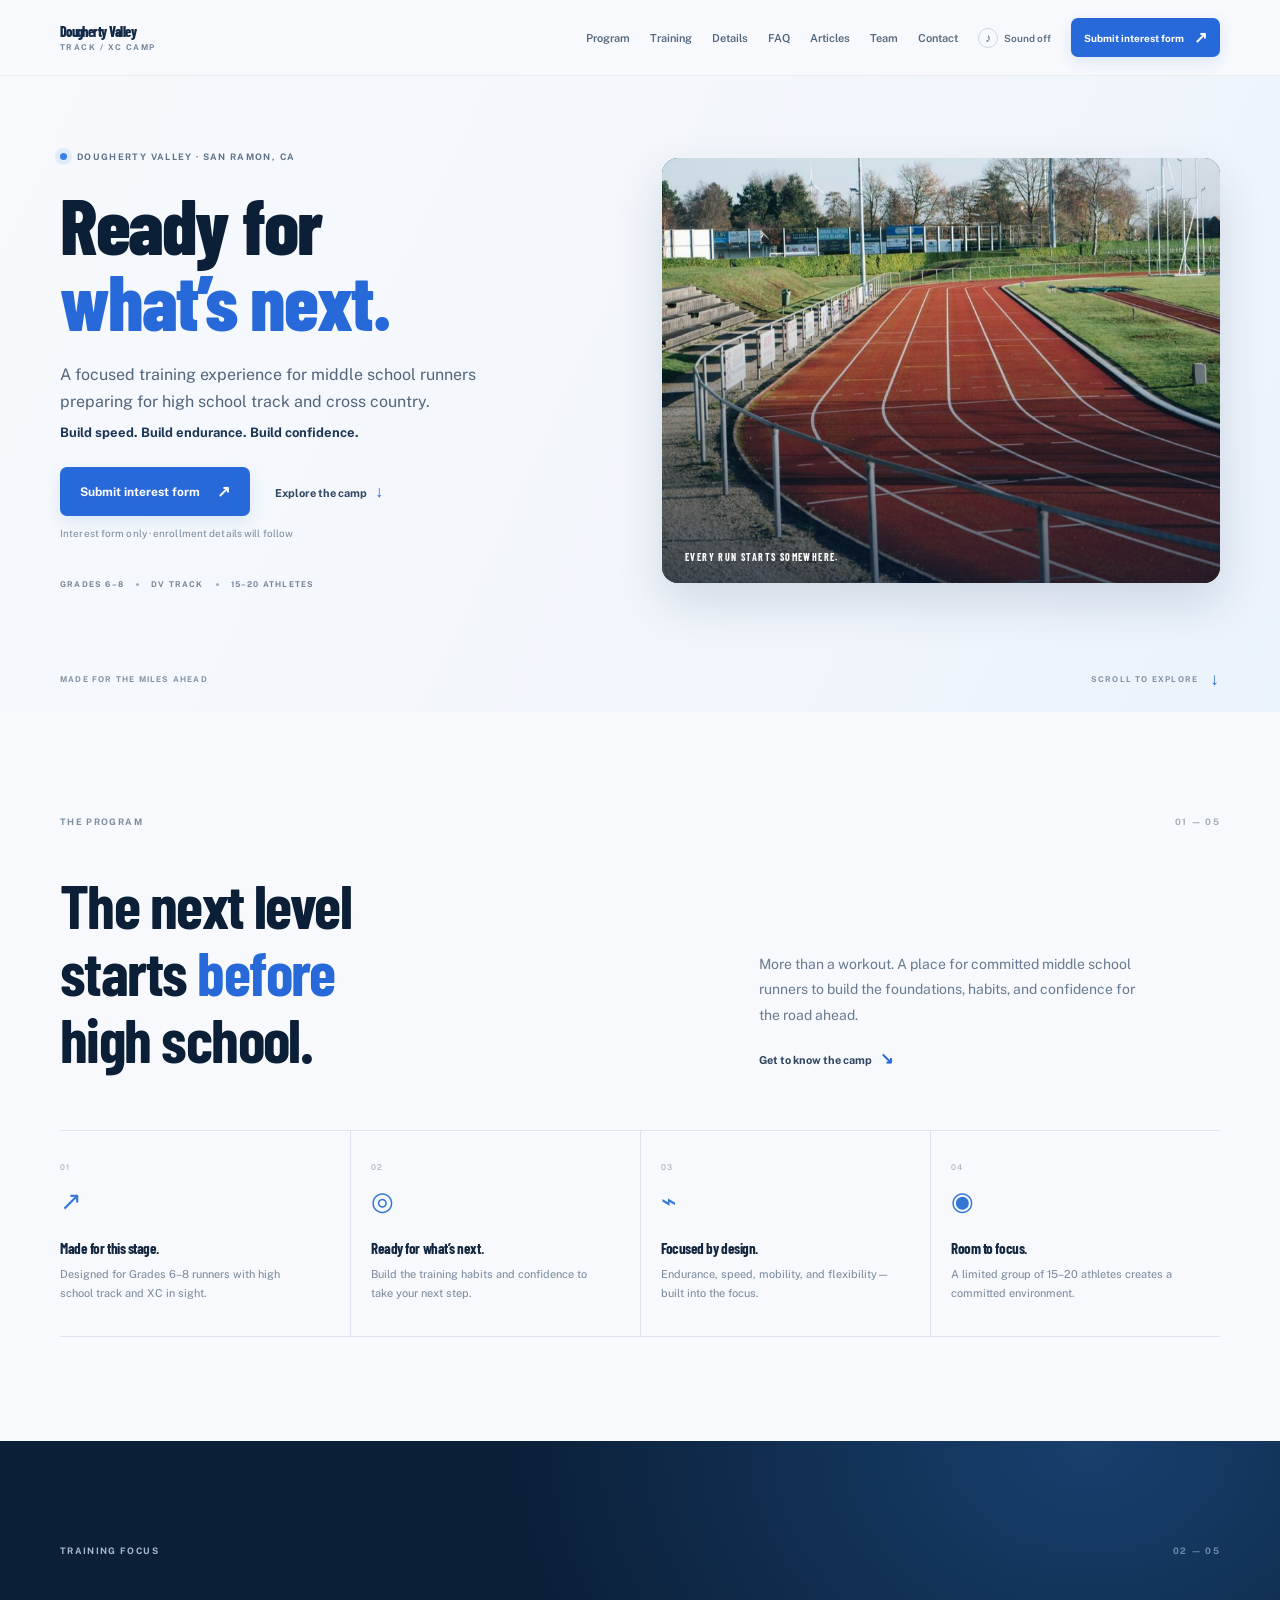
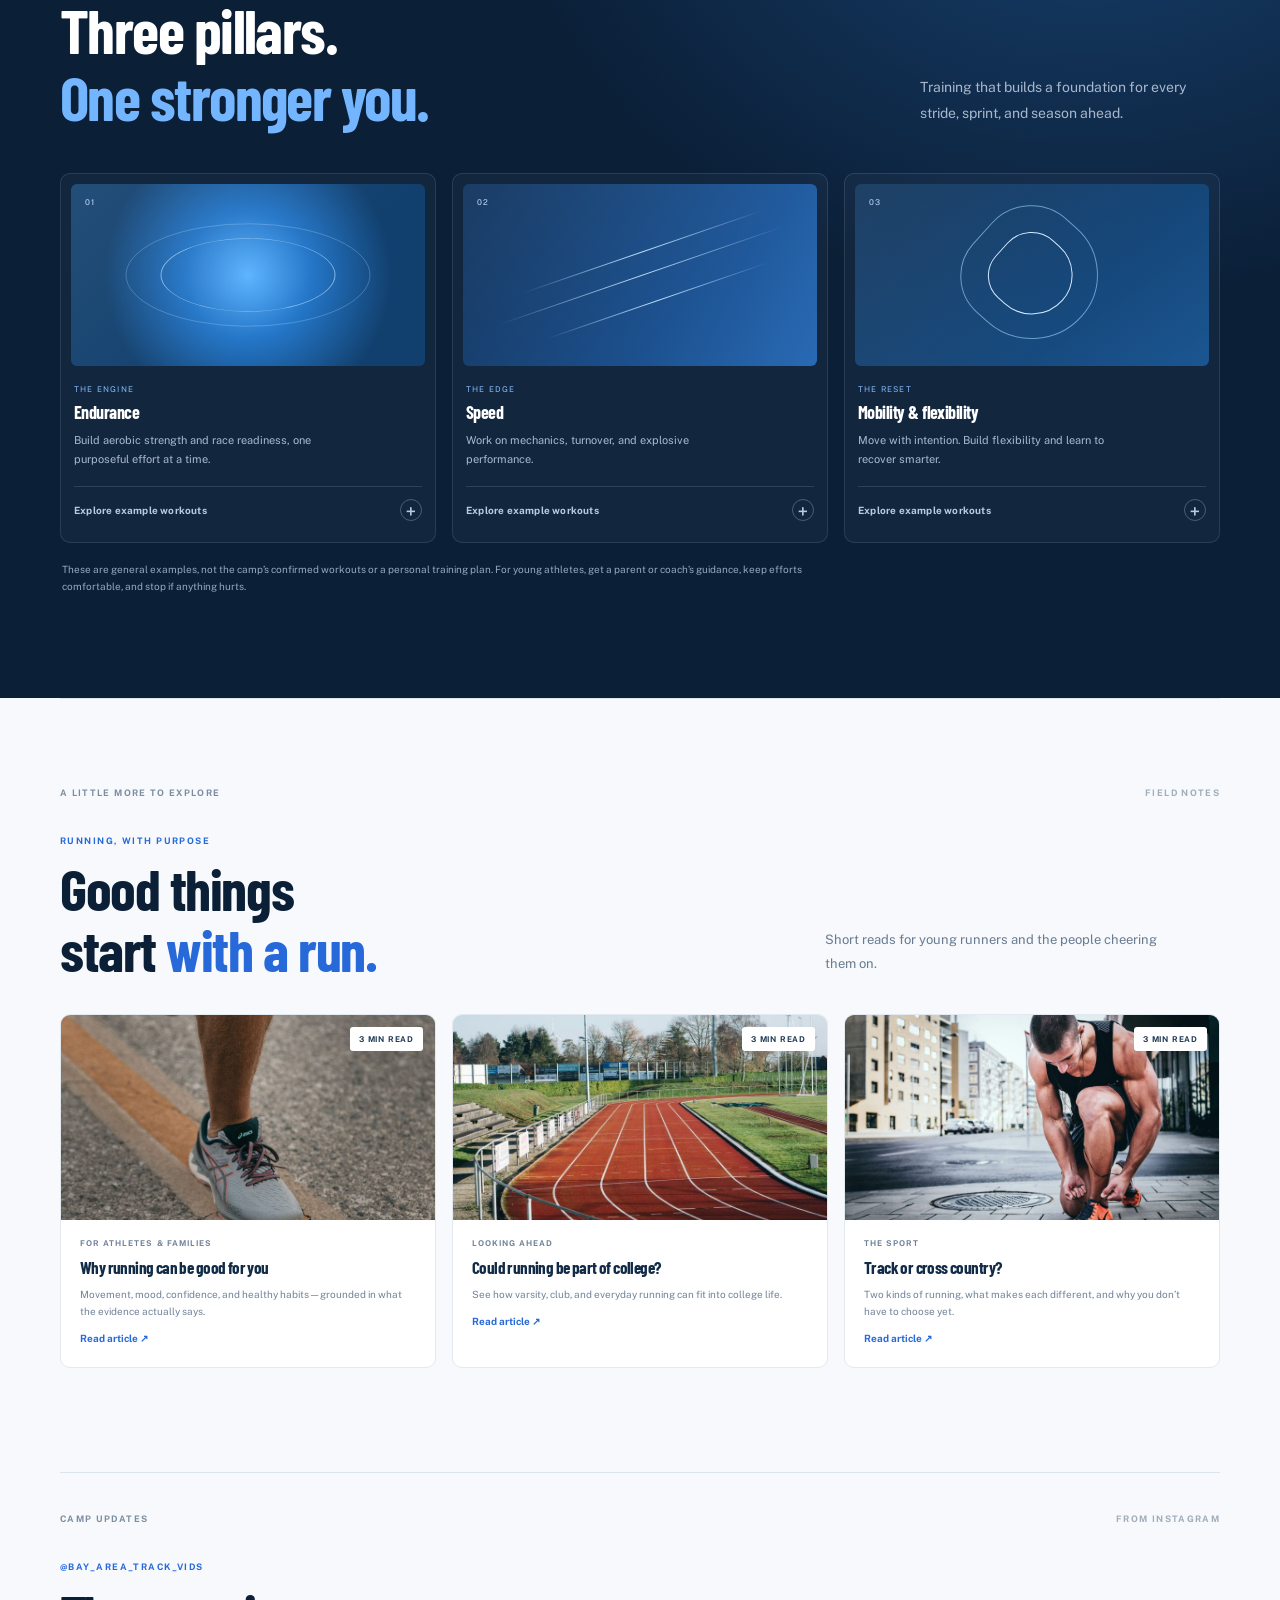
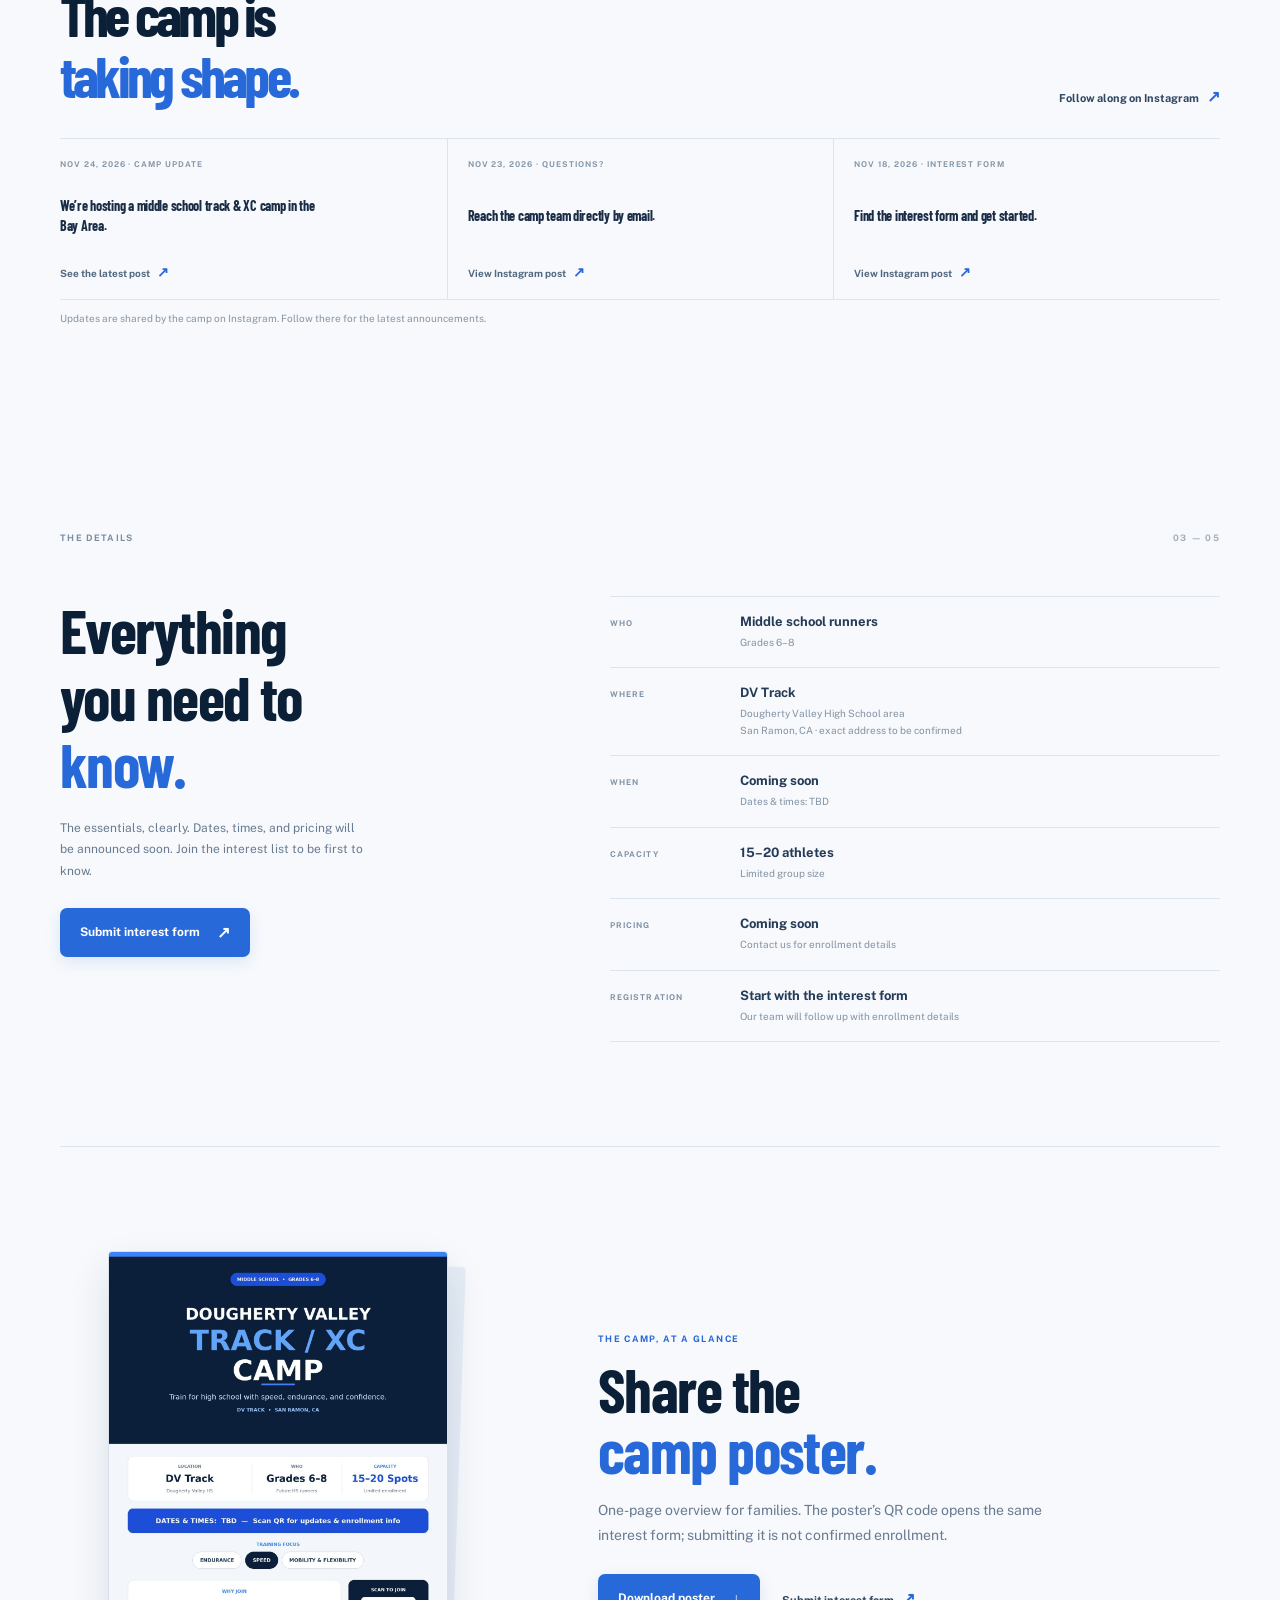
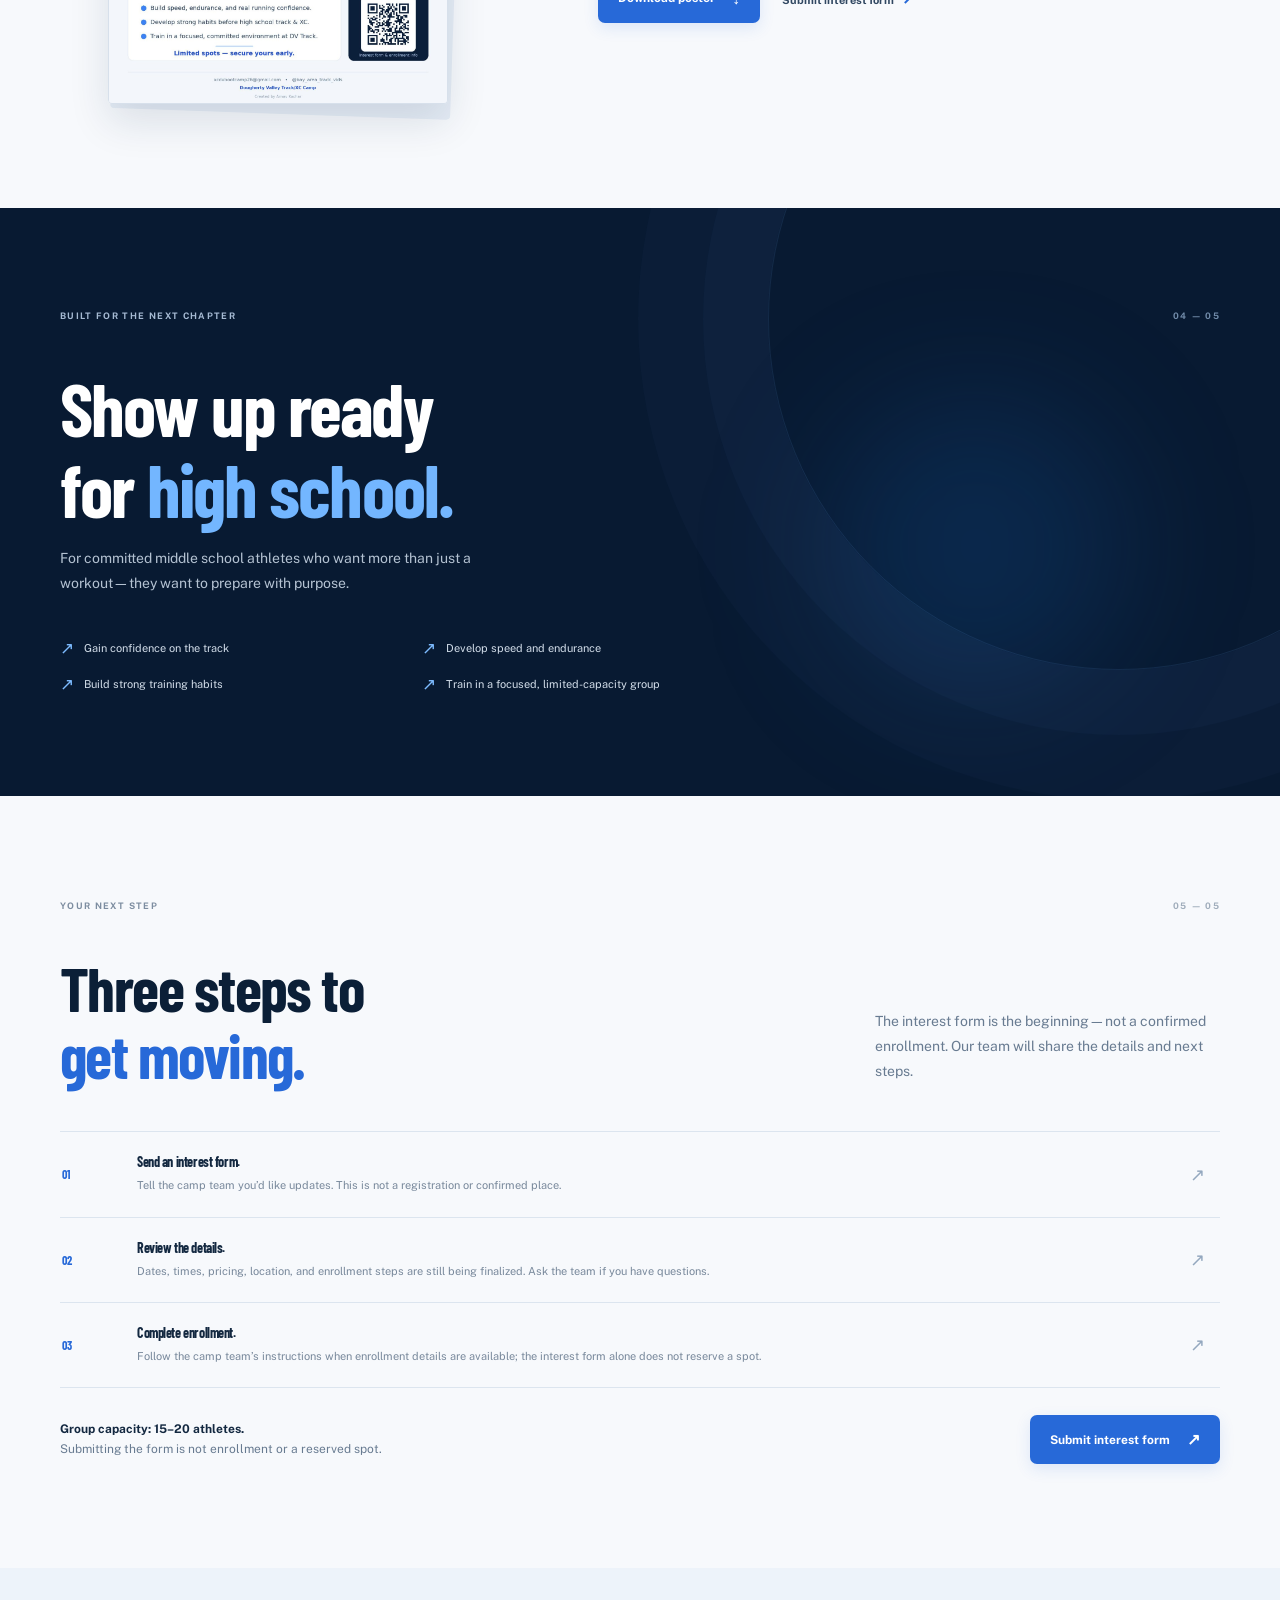
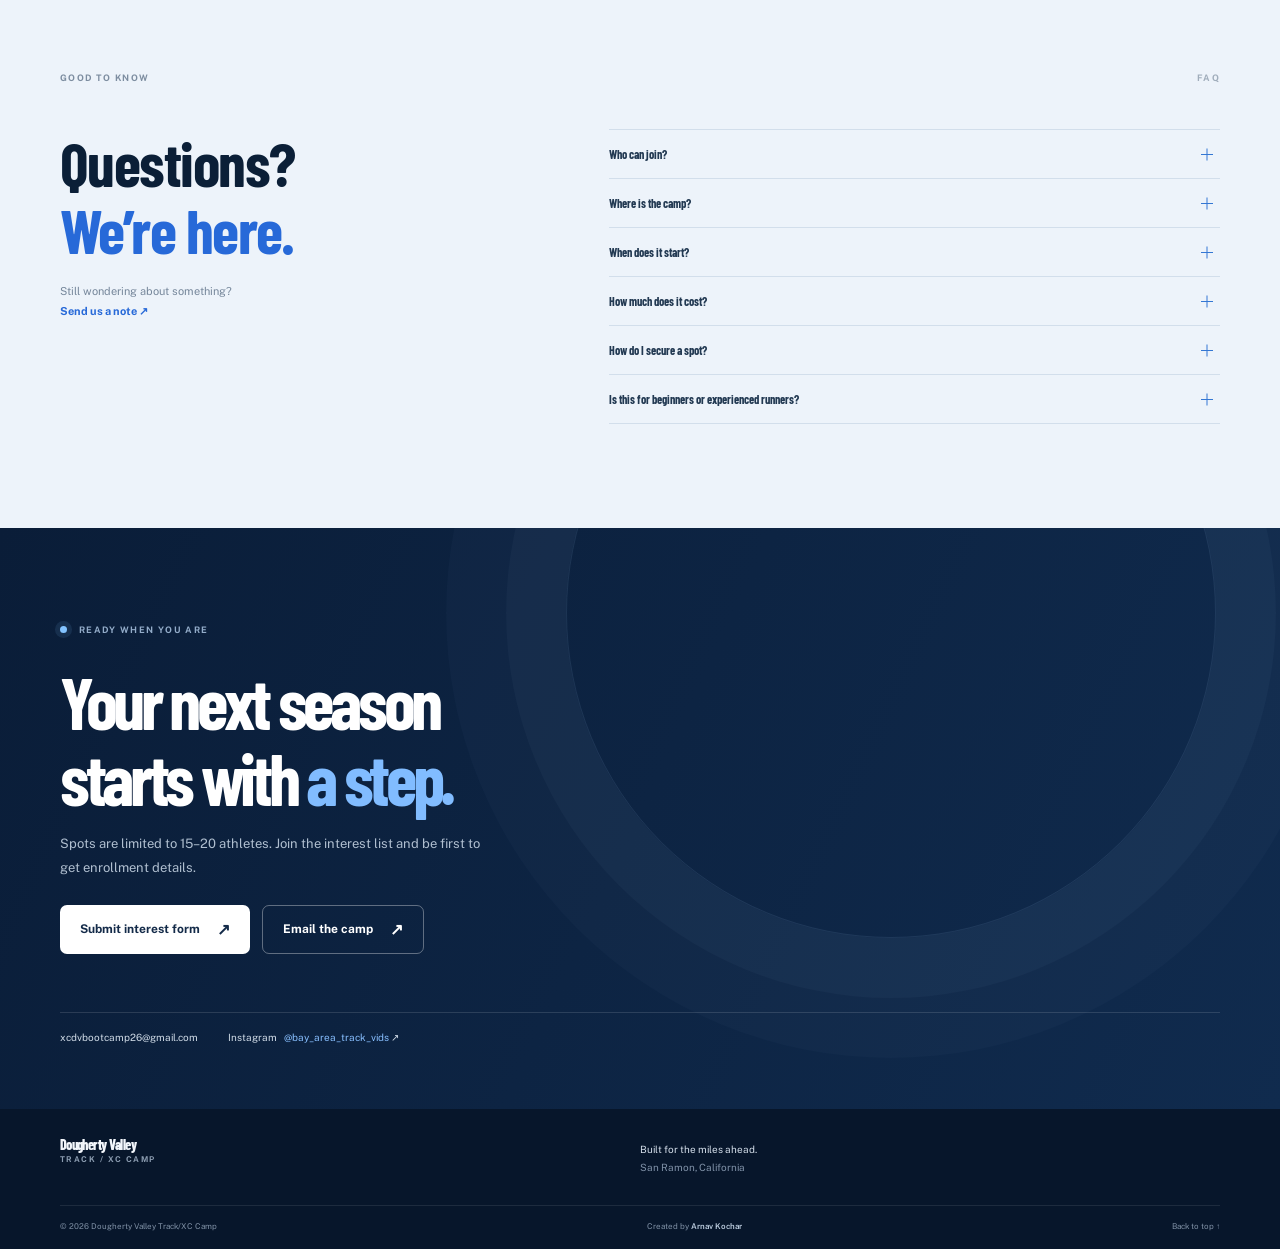
==== commit b9b72067: "Add expandable workout examples to training pillars Co-authored-by: arena-agent <297053741+arena-age" ====
--- a/index.html
+++ b/index.html
@@ -56,10 +56,11 @@
     <section class="training-section" id="training"><div class="wrap section">
       <div class="section-kicker light reveal">TRAINING FOCUS <span>02 — 05</span></div><div class="training-head"><h2 class="reveal">Three pillars.<br><em>One stronger you.</em></h2><p class="reveal">Training that builds a foundation for every stride, sprint, and season ahead.</p></div>
       <div class="training-grid">
-        <article class="training-card reveal"><div class="pillar-visual endurance"><div class="orbit orbit-a"></div><div class="orbit orbit-b"></div><span>01</span></div><div class="training-meta">THE ENGINE</div><h3>Endurance</h3><p>Build aerobic strength and race readiness, one purposeful effort at a time.</p></article>
-        <article class="training-card reveal"><div class="pillar-visual speed"><div class="speed-line"></div><div class="speed-line"></div><div class="speed-line"></div><span>02</span></div><div class="training-meta">THE EDGE</div><h3>Speed</h3><p>Work on mechanics, turnover, and explosive performance.</p></article>
-        <article class="training-card reveal"><div class="pillar-visual mobility"><div class="mobility-ring"></div><div class="mobility-ring small"></div><span>03</span></div><div class="training-meta">THE RESET</div><h3>Mobility &amp; flexibility</h3><p>Move with intention. Build flexibility and learn to recover smarter.</p></article>
+        <details class="training-card reveal"><summary class="training-summary"><div class="pillar-visual endurance"><div class="orbit orbit-a"></div><div class="orbit orbit-b"></div><span>01</span></div><div class="training-meta">THE ENGINE</div><h3>Endurance</h3><p>Build aerobic strength and race readiness, one purposeful effort at a time.</p><span class="workout-hint">Explore example workouts <b aria-hidden="true">＋</b></span></summary><div class="workout-panel"><h4>Try an easy effort</h4><ul><li><strong>Base run:</strong> 15–20 minutes at a conversational pace; walk breaks are welcome.</li><li><strong>Recovery outing:</strong> 10–15 minutes of very easy jog/walk, only if feeling fresh.</li></ul></div></details>
+        <details class="training-card reveal"><summary class="training-summary"><div class="pillar-visual speed"><div class="speed-line"></div><div class="speed-line"></div><div class="speed-line"></div><span>02</span></div><div class="training-meta">THE EDGE</div><h3>Speed</h3><p>Work on mechanics, turnover, and explosive performance.</p><span class="workout-hint">Explore example workouts <b aria-hidden="true">＋</b></span></summary><div class="workout-panel"><h4>Keep it smooth, not all-out</h4><ul><li><strong>Relaxed strides:</strong> 4 × 10–15 seconds of smooth, quick running, walking until fully recovered between each.</li><li><strong>Running form:</strong> a few short rounds of marching and skipping drills with plenty of rest.</li></ul></div></details>
+        <details class="training-card reveal"><summary class="training-summary"><div class="pillar-visual mobility"><div class="mobility-ring"></div><div class="mobility-ring small"></div><span>03</span></div><div class="training-meta">THE RESET</div><h3>Mobility &amp; flexibility</h3><p>Move with intention. Build flexibility and learn to recover smarter.</p><span class="workout-hint">Explore example workouts <b aria-hidden="true">＋</b></span></summary><div class="workout-panel"><h4>Move well and recover</h4><ul><li><strong>Dynamic warm-up:</strong> ankle circles, leg swings, and easy marching before a run.</li><li><strong>Gentle cooldown:</strong> easy walking followed by comfortable calf and thigh stretches—no bouncing or forcing range.</li></ul></div></details>
       </div>
+      <p class="workout-disclaimer">These are general examples, not the camp’s confirmed workouts or a personal training plan. For young athletes, get a parent or coach’s guidance, keep efforts comfortable, and stop if anything hurts.</p>
     </div></section>
     <section class="learn-section section wrap" id="articles"><div class="section-kicker reveal">A LITTLE MORE TO EXPLORE <span>FIELD NOTES</span></div><div class="learn-heading"><div><p class="eyebrow learn-eyebrow">RUNNING, WITH PURPOSE</p><h2 class="reveal">Good things<br>start <em>with a run.</em></h2></div><p class="learn-intro reveal">Short reads for young runners and the people cheering them on.</p></div><div class="article-cards"><a class="article-card reveal" href="running-benefits.html"><div class="article-card-image"><img src="/assets/runner-closeup-optimized.jpg" alt="Close-up of a runner's shoes in motion" loading="lazy"><span>3 MIN READ</span></div><div class="article-card-copy"><p>FOR ATHLETES &amp; FAMILIES</p><h3>Why running can be good for you</h3><span>Movement, mood, confidence, and healthy habits—grounded in what the evidence actually says. <b>Read article ↗</b></span></div></a><a class="article-card reveal" href="college-running.html"><div class="article-card-image college-card-image"><img src="/assets/red-track-optimized.jpg" alt="A red running track curving into the distance" loading="lazy"><span>3 MIN READ</span></div><div class="article-card-copy"><p>LOOKING AHEAD</p><h3>Could running be part of college?</h3><span>See how varsity, club, and everyday running can fit into college life. <b>Read article ↗</b></span></div></a><a class="article-card reveal" href="track-vs-cross-country.html"><div class="article-card-image college-card-image"><img src="/assets/runner-prep-optimized.jpg" alt="A runner tying a shoelace before heading out" loading="lazy"><span>3 MIN READ</span></div><div class="article-card-copy"><p>THE SPORT</p><h3>Track or cross country?</h3><span>Two kinds of running, what makes each different, and why you don’t have to choose yet. <b>Read article ↗</b></span></div></a></div></section>
     <section class="social-proof section wrap" aria-labelledby="social-title"><div class="section-kicker reveal">CAMP UPDATES <span>FROM INSTAGRAM</span></div><div class="social-heading"><div><p class="eyebrow social-eyebrow">@BAY_AREA_TRACK_VIDS</p><h2 id="social-title" class="reveal">The camp is<br><em>taking shape.</em></h2></div><a class="text-link reveal" href="https://www.instagram.com/bay_area_track_vids/" target="_blank" rel="noopener">Follow along on Instagram <span>↗</span></a></div><div class="social-posts"><a class="social-post reveal" href="https://www.instagram.com/p/DgHBm5lhPdF/" target="_blank" rel="noopener"><span class="social-date">NOV 24, 2026 · CAMP UPDATE</span><strong>We’re hosting a middle school track &amp; XC camp in the Bay Area.</strong><span class="post-link">See the latest post <b>↗</b></span></a><a class="social-post reveal" href="https://www.instagram.com/p/DgE_WLVsUpS/" target="_blank" rel="noopener"><span class="social-date">NOV 23, 2026 · QUESTIONS?</span><strong>Reach the camp team directly by email.</strong><span class="post-link">View Instagram post <b>↗</b></span></a><a class="social-post reveal" href="https://www.instagram.com/p/Df3lmiyBUNL/" target="_blank" rel="noopener"><span class="social-date">NOV 18, 2026 · INTEREST FORM</span><strong>Find the interest form and get started.</strong><span class="post-link">View Instagram post <b>↗</b></span></a></div><p class="social-disclaimer">Updates are shared by the camp on Instagram. Follow there for the latest announcements.</p></section>
--- a/styles.css
+++ b/styles.css
@@ -99,3 +99,18 @@
 .poster-actions{display:flex;align-items:center;gap:22px;flex-wrap:wrap;margin-top:25px}
 @media(max-width:650px){.poster-share{grid-template-columns:1fr;gap:32px}.poster-preview{width:min(78%,290px)}.poster-copy h2{font-size:46px}.poster-copy>p:not(.eyebrow){font-size:12px}.poster-actions{gap:16px}}
 @media(prefers-reduced-motion:reduce){.poster-preview{transition:none}}
+.training-summary{display:block;list-style:none;cursor:pointer}
+.training-summary::-webkit-details-marker{display:none}
+.training-summary:focus-visible{outline:2px solid #8bc5ff;outline-offset:4px;border-radius:6px}
+.workout-hint{display:flex;align-items:center;justify-content:space-between;margin:17px 3px 0;padding-top:12px;border-top:1px solid #ffffff20;color:#b5cce7;font-size:10px;font-weight:700;letter-spacing:.02em}
+.workout-hint b{display:grid;place-items:center;width:22px;height:22px;border:1px solid #ffffff40;border-radius:50%;font-size:15px;line-height:1;transition:transform .22s,background .22s}
+.training-card[open] .workout-hint b{transform:rotate(45deg);background:#ffffff14}
+.workout-panel{margin:17px 2px 0;padding:16px 15px 3px;border-top:1px solid #ffffff20;animation:workoutOpen .28s ease both}
+.workout-panel h4{margin:0 0 9px;color:#e1efff;font:600 18px/1.1 var(--display);letter-spacing:.01em}
+.workout-panel ul{margin:0;padding-left:17px;color:#b2c2d6;font-size:11px;line-height:1.7}
+.workout-panel li+li{margin-top:7px}
+.workout-panel strong{color:#fff}
+.workout-disclaimer{margin:18px 2px 0;color:#95aac2;font-size:10px;line-height:1.65;max-width:780px}
+@keyframes workoutOpen{from{opacity:0;transform:translateY(-5px)}to{opacity:1;transform:translateY(0)}}
+@media(max-width:650px){.workout-panel{padding-inline:11px}.workout-panel ul{font-size:10px}.workout-disclaimer{font-size:9px;margin-top:15px}}
+@media(prefers-reduced-motion:reduce){.workout-panel{animation:none}.workout-hint b{transition:none}}
